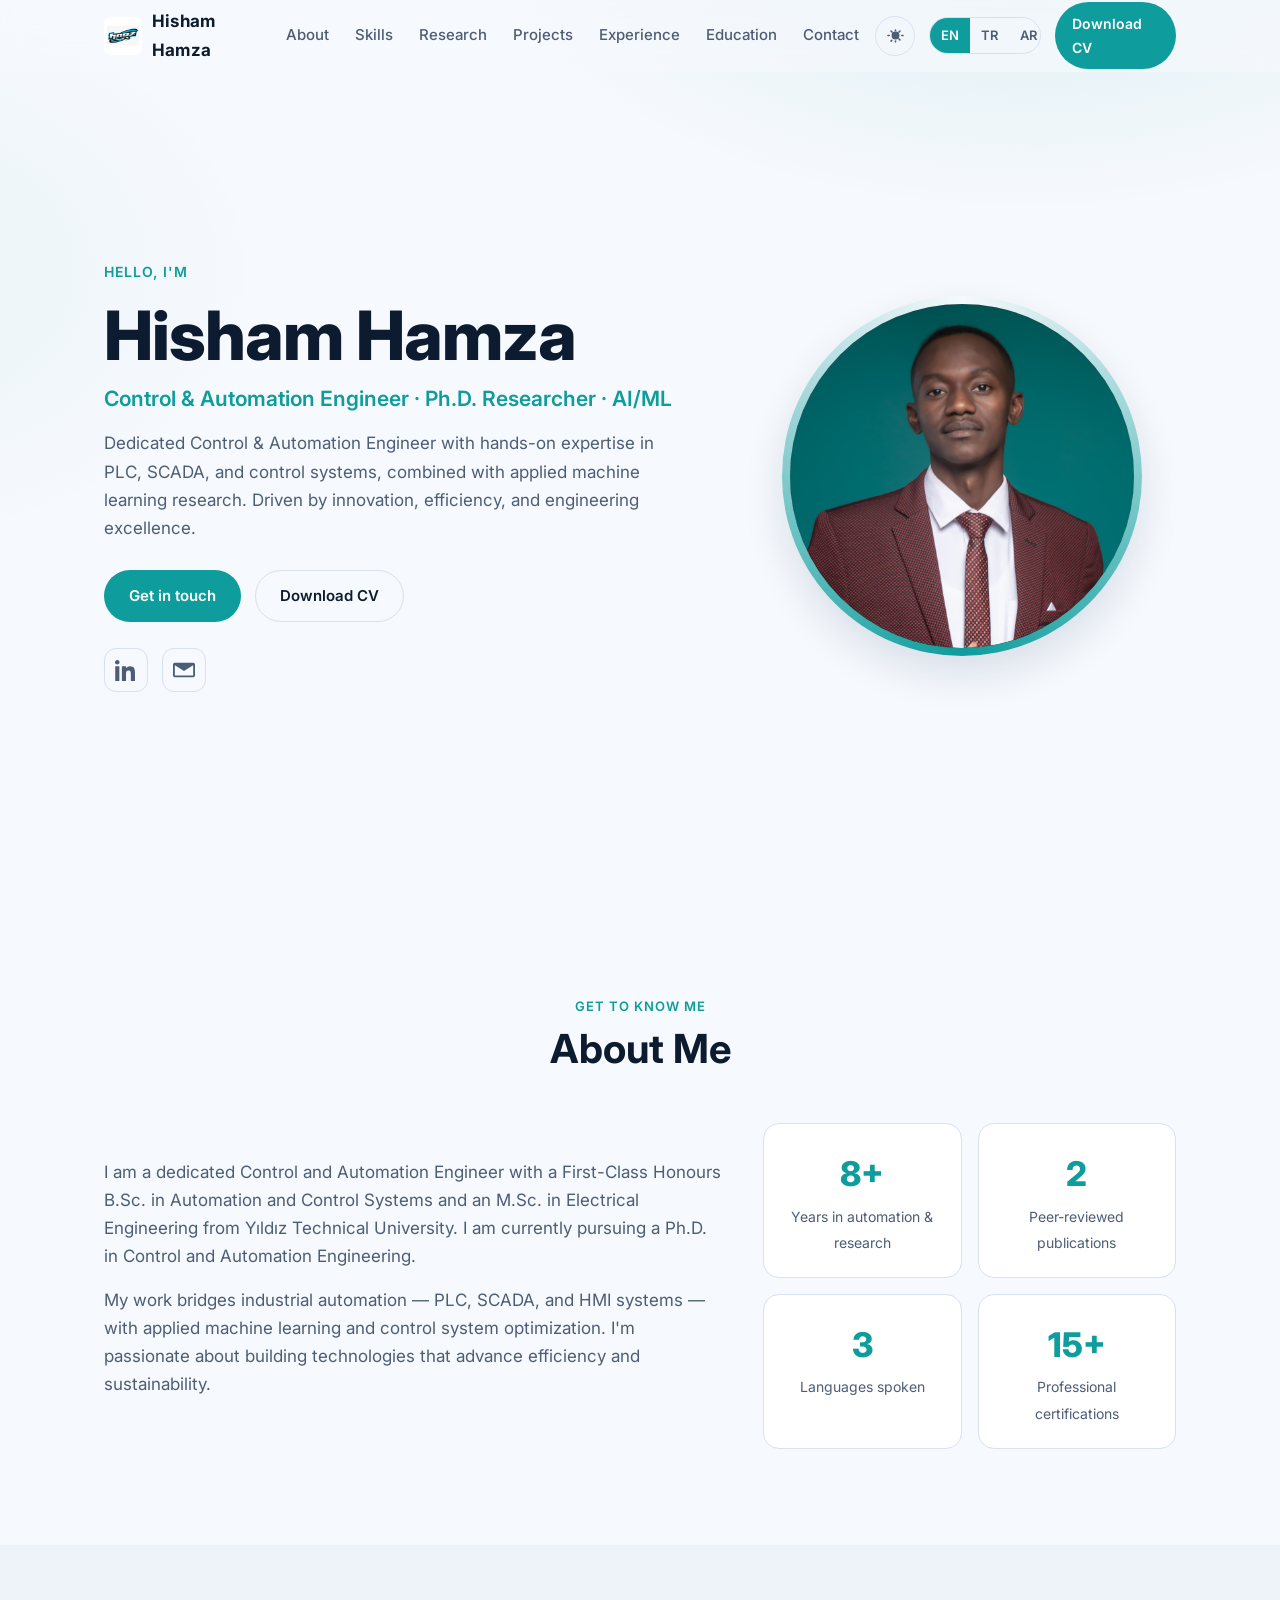
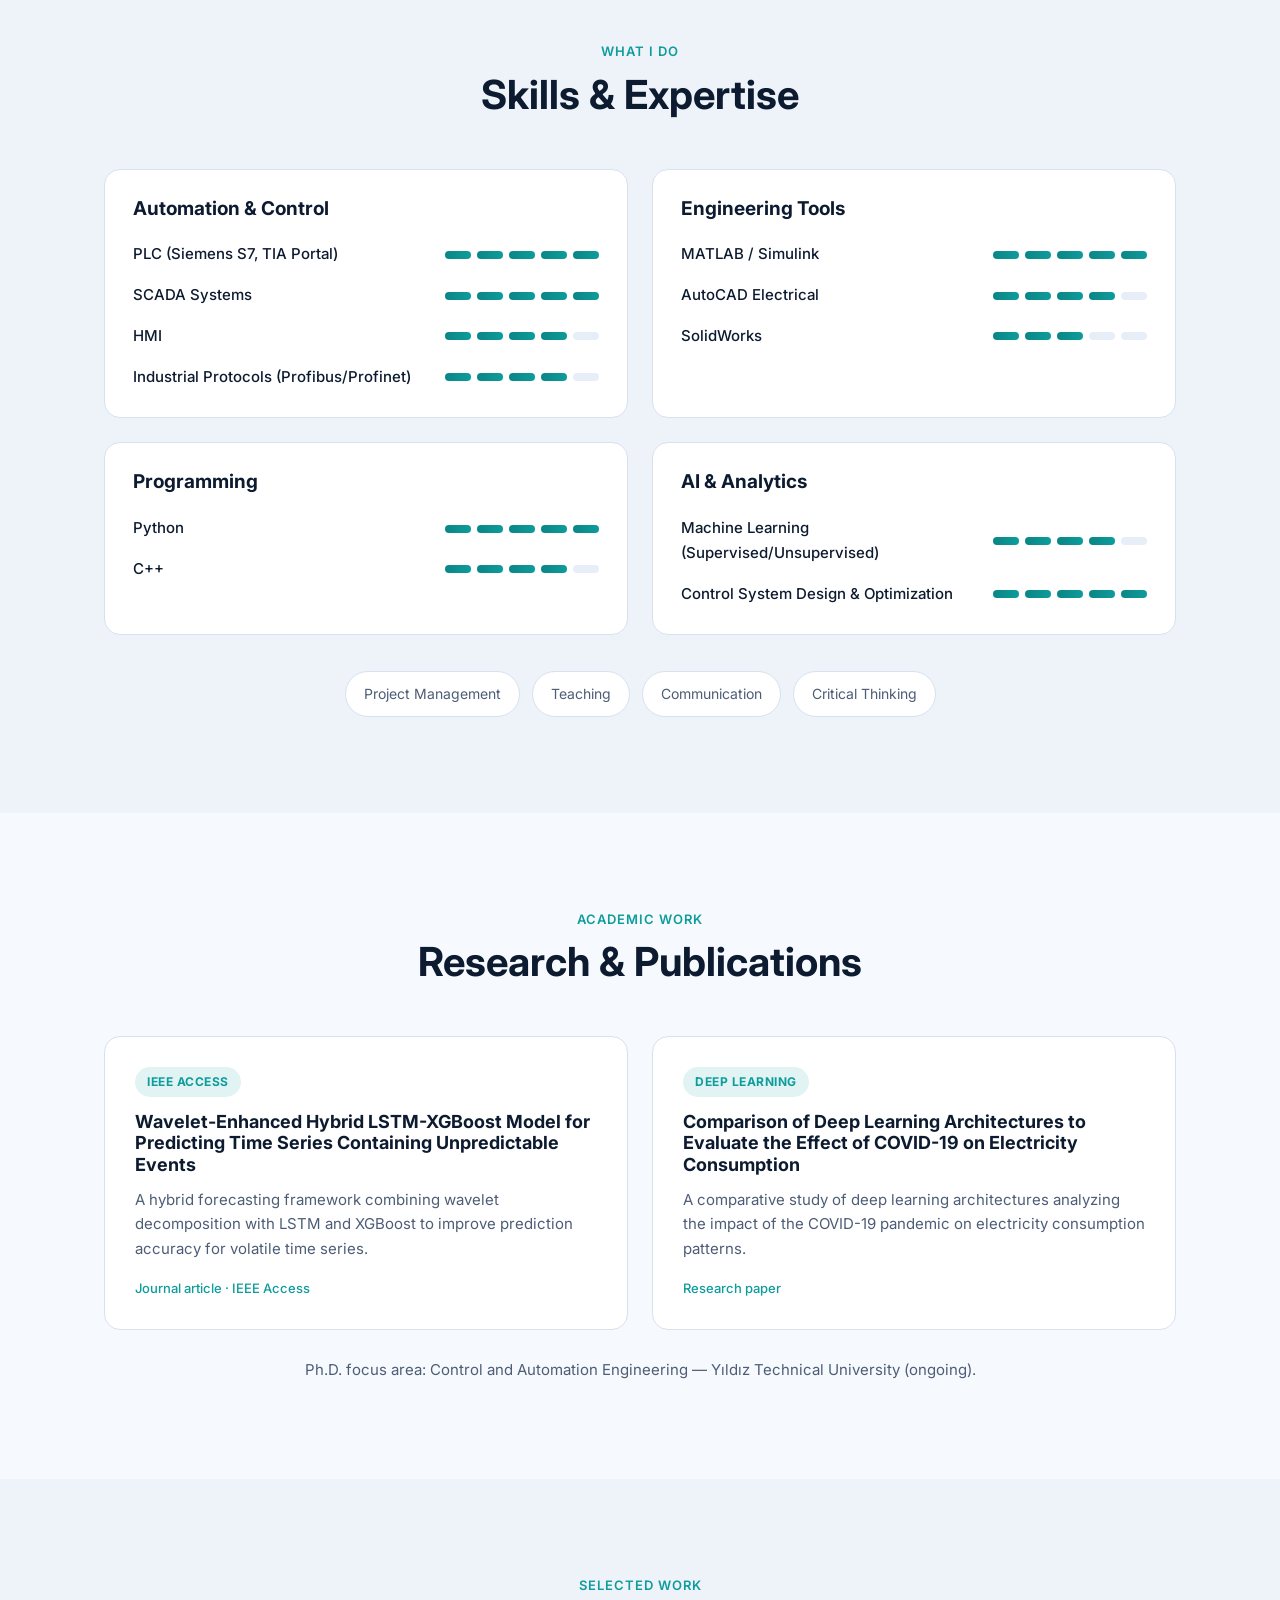
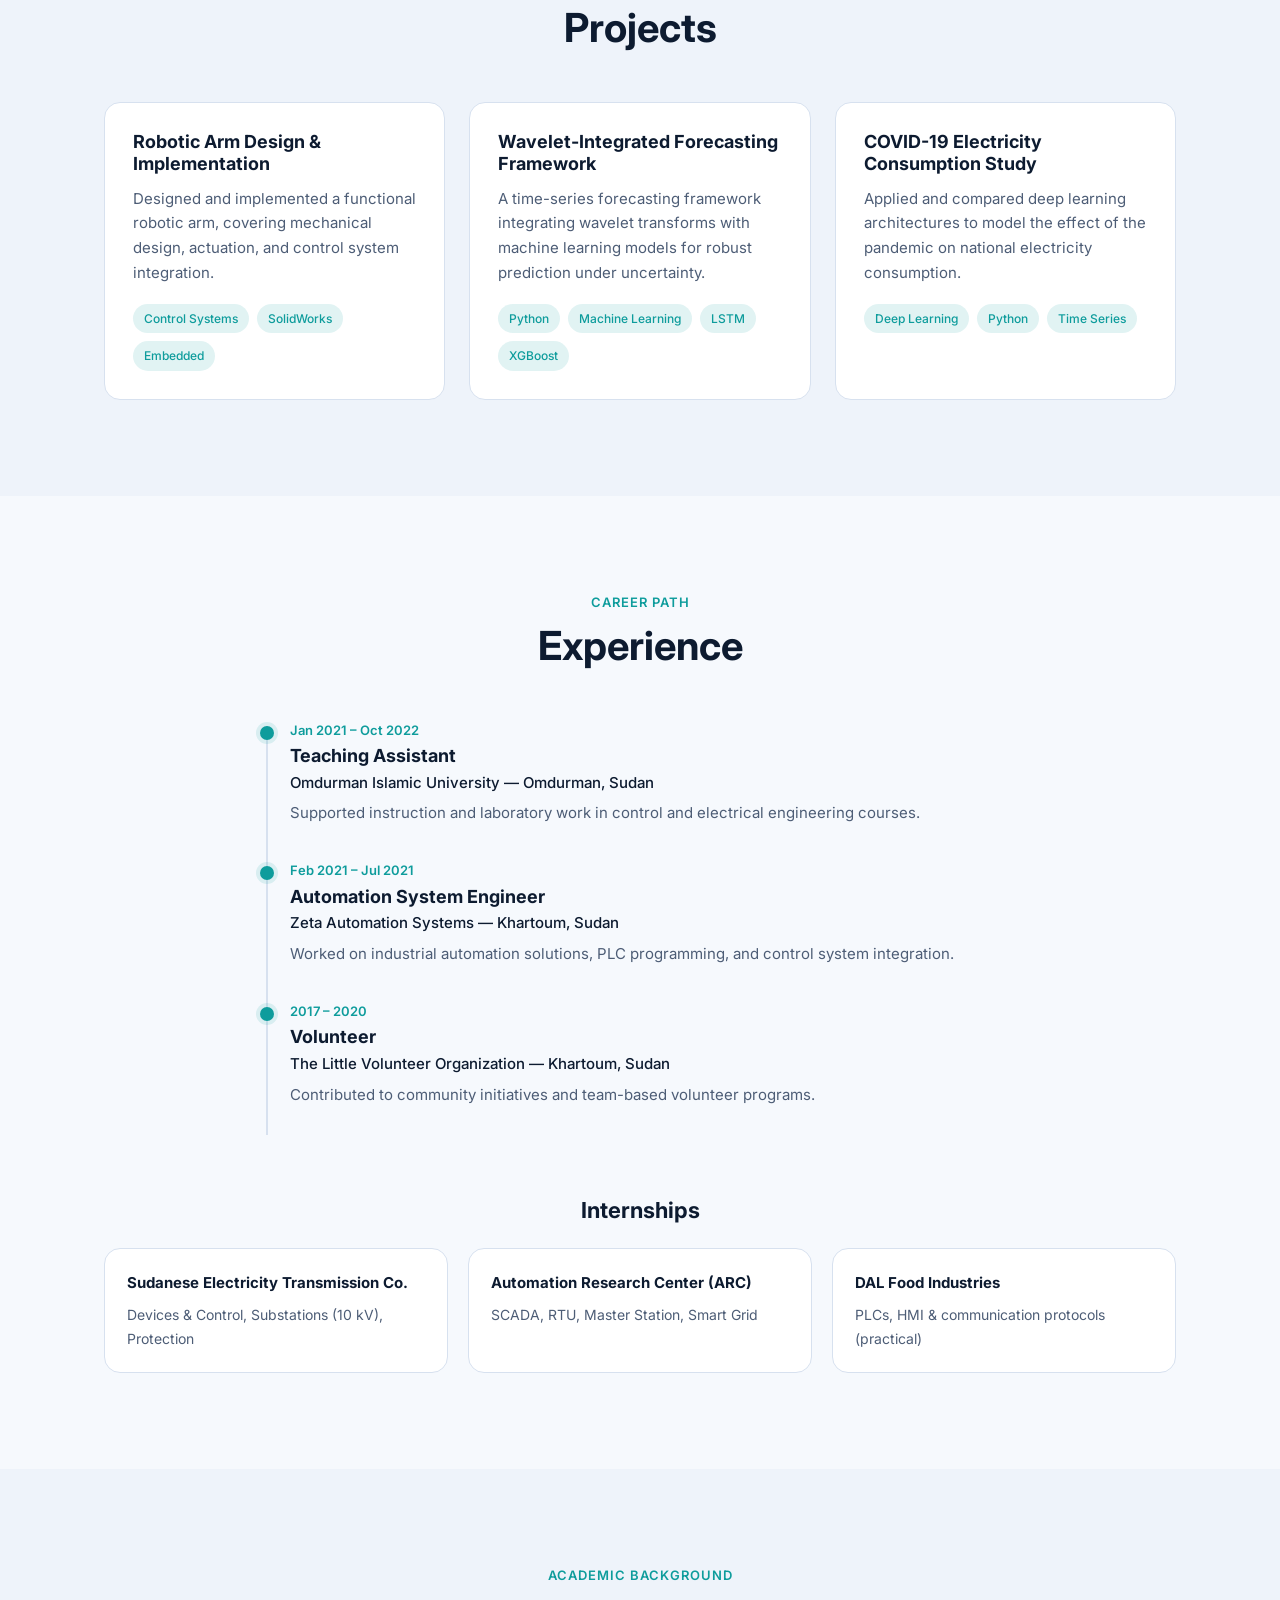
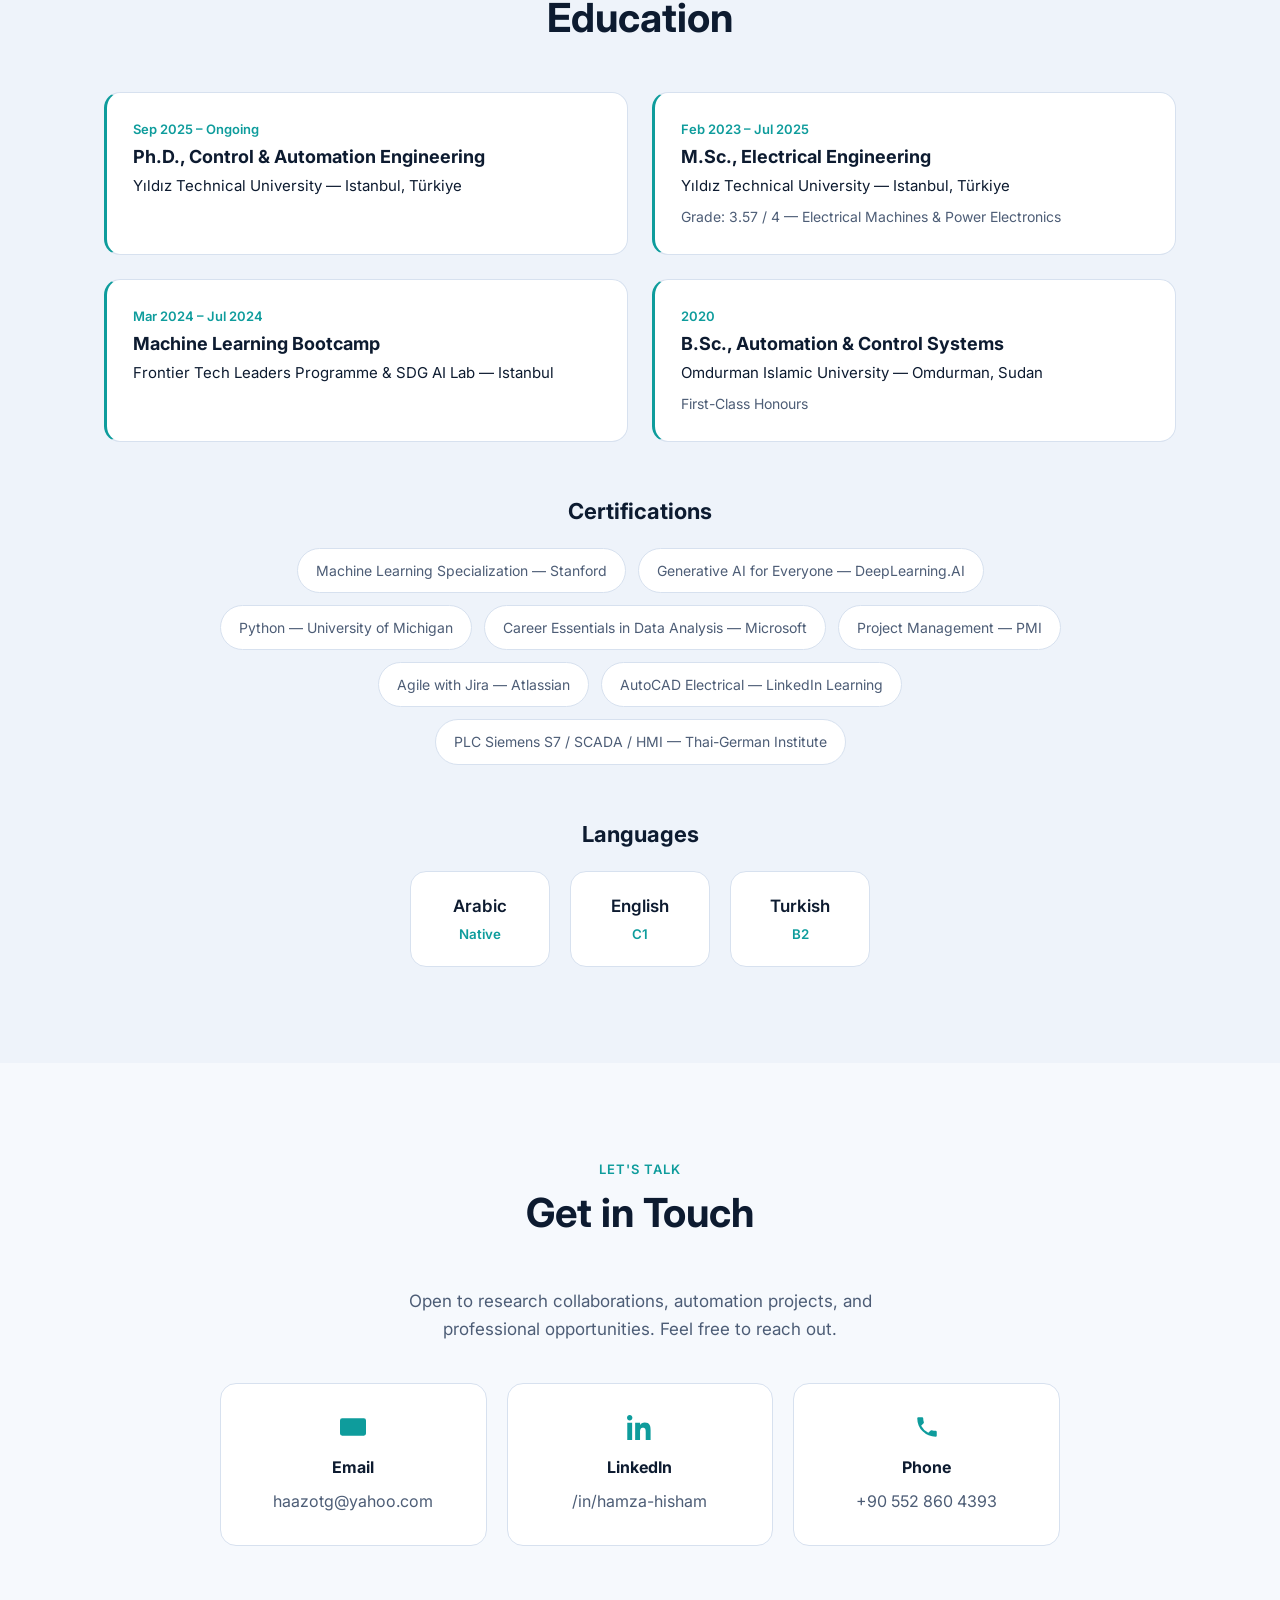
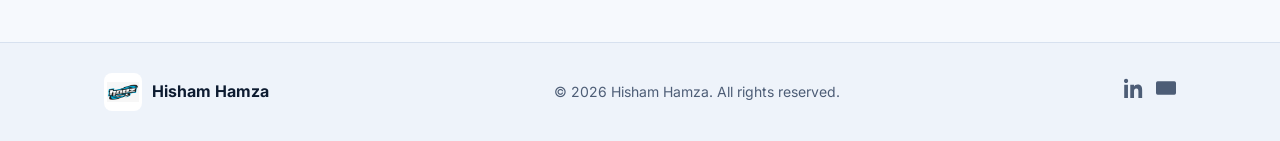
==== index.html @ 5d19b35e "first commit Co-Authored-By: Claude Opus 4.8 (1M context) <noreply@anthropic.com>" ====
<!DOCTYPE html>
<html lang="en" dir="ltr">
<head>
  <meta charset="UTF-8" />
  <meta name="viewport" content="width=device-width, initial-scale=1.0" />
  <title>Hisham Hamza — Control &amp; Automation Engineer</title>
  <meta name="description" content="Hisham Hamza — Control &amp; Automation Engineer, Ph.D. Researcher, and AI/ML practitioner. PLC, SCADA, HMI, MATLAB/Simulink, Machine Learning." />
  <meta name="author" content="Hisham Hamza" />

  <!-- Open Graph -->
  <meta property="og:title" content="Hisham Hamza — Control &amp; Automation Engineer" />
  <meta property="og:description" content="Ph.D. Researcher · Control &amp; Automation Engineer · AI/ML" />
  <meta property="og:type" content="website" />
  <meta property="og:image" content="assets/img/profile.jpeg" />

  <link rel="icon" type="image/jpeg" href="assets/img/logo.jpeg" />

  <!-- Fonts -->
  <link rel="preconnect" href="https://fonts.googleapis.com" />
  <link rel="preconnect" href="https://fonts.gstatic.com" crossorigin />
  <link href="https://fonts.googleapis.com/css2?family=Inter:wght@400;500;600;700;800&family=Cairo:wght@400;600;700;800&display=swap" rel="stylesheet" />

  <link rel="stylesheet" href="assets/css/styles.css" />

  <!-- Apply saved/system theme before paint to avoid flash -->
  <script>
    (function () {
      try {
        var saved = localStorage.getItem("theme");
        var theme = saved || (window.matchMedia("(prefers-color-scheme: light)").matches ? "light" : "dark");
        document.documentElement.setAttribute("data-theme", theme);
      } catch (e) {}
    })();
  </script>
</head>
<body>

  <!-- ===================== NAVBAR ===================== -->
  <header class="navbar" id="navbar">
    <div class="container nav-inner">
      <a href="#hero" class="brand" aria-label="Hisham Hamza — home">
        <img src="assets/img/logo.jpeg" alt="Logo" class="brand-logo" />
        <span class="brand-name">Hisham Hamza</span>
      </a>

      <nav class="nav-links" id="navLinks" aria-label="Main navigation">
        <a href="#about" data-i18n="nav.about">About</a>
        <a href="#skills" data-i18n="nav.skills">Skills</a>
        <a href="#research" data-i18n="nav.research">Research</a>
        <a href="#projects" data-i18n="nav.projects">Projects</a>
        <a href="#experience" data-i18n="nav.experience">Experience</a>
        <a href="#education" data-i18n="nav.education">Education</a>
        <a href="#contact" data-i18n="nav.contact">Contact</a>
      </nav>

      <div class="nav-actions">
        <button type="button" class="theme-toggle" id="themeToggle" aria-label="Toggle dark / light theme" title="Toggle theme" data-i18n-attr="aria-label:nav.theme,title:nav.theme">
          <svg class="icon-moon" viewBox="0 0 24 24" fill="currentColor" aria-hidden="true"><path d="M12.74 2.06a.75.75 0 01.27.82A7.5 7.5 0 0021.12 11a.75.75 0 01.55 1.2A9 9 0 1111.8 1.5a.75.75 0 01.94.56z"/></svg>
          <svg class="icon-sun" viewBox="0 0 24 24" fill="currentColor" aria-hidden="true"><path d="M12 17a5 5 0 100-10 5 5 0 000 10zm0-13a1 1 0 011 1v1.5a1 1 0 11-2 0V5a1 1 0 011-1zm0 14a1 1 0 011 1V20a1 1 0 11-2 0v-1a1 1 0 011-1zM4 11a1 1 0 110 2H2.5a1 1 0 110-2H4zm17.5 0a1 1 0 110 2H20a1 1 0 110-2h1.5zM5.64 5.64a1 1 0 011.42 0l1.06 1.06A1 1 0 116.7 8.12L5.64 7.06a1 1 0 010-1.42zm10.18 10.18a1 1 0 011.42 0l1.06 1.06a1 1 0 01-1.42 1.42l-1.06-1.06a1 1 0 010-1.42zM18.36 5.64a1 1 0 010 1.42L17.3 8.12a1 1 0 11-1.42-1.42l1.06-1.06a1 1 0 011.42 0zM8.12 17.3a1 1 0 010 1.42L7.06 19.78a1 1 0 01-1.42-1.42l1.06-1.06a1 1 0 011.42 0z"/></svg>
        </button>
        <div class="lang-switch" role="group" aria-label="Language switcher">
          <button type="button" data-lang="en" class="lang-btn">EN</button>
          <button type="button" data-lang="tr" class="lang-btn">TR</button>
          <button type="button" data-lang="ar" class="lang-btn">AR</button>
        </div>
        <a class="btn btn-sm btn-primary cv-btn" href="assets/img/Hisham-Hamza-CV.pdf" download data-i18n="nav.cv">Download CV</a>
        <button class="nav-toggle" id="navToggle" aria-label="Toggle menu" aria-expanded="false">
          <span></span><span></span><span></span>
        </button>
      </div>
    </div>
  </header>

  <main>
    <!-- ===================== HERO ===================== -->
    <section class="hero" id="hero">
      <div class="container hero-inner">
        <div class="hero-text reveal">
          <p class="eyebrow" data-i18n="hero.greeting">Hello, I'm</p>
          <h1 class="hero-name">Hisham Hamza</h1>
          <h2 class="hero-role" data-i18n="hero.role">Control &amp; Automation Engineer · Ph.D. Researcher · AI/ML</h2>
          <p class="hero-desc" data-i18n="hero.desc">
            Dedicated Control &amp; Automation Engineer with hands-on expertise in PLC, SCADA, and
            control systems, combined with applied machine learning research. Driven by innovation,
            efficiency, and engineering excellence.
          </p>
          <div class="hero-cta">
            <a href="#contact" class="btn btn-primary" data-i18n="hero.contactBtn">Get in touch</a>
            <a href="assets/img/Hisham-Hamza-CV.pdf" download class="btn btn-ghost" data-i18n="hero.cvBtn">Download CV</a>
          </div>
          <div class="hero-social">
            <a href="https://www.linkedin.com/in/hamza-hisham" target="_blank" rel="noopener" aria-label="LinkedIn">
              <svg viewBox="0 0 24 24" width="22" height="22" fill="currentColor"><path d="M4.98 3.5C4.98 4.88 3.87 6 2.49 6S0 4.88 0 3.5 1.12 1 2.5 1s2.48 1.12 2.48 2.5zM.25 8h4.5V24h-4.5V8zm7.5 0h4.31v2.19h.06c.6-1.13 2.07-2.32 4.26-2.32 4.56 0 5.4 3 5.4 6.9V24h-4.5v-7.32c0-1.75-.03-4-2.44-4-2.44 0-2.81 1.9-2.81 3.87V24h-4.5V8z"/></svg>
            </a>
            <a href="mailto:haazotg@yahoo.com" aria-label="Email">
              <svg viewBox="0 0 24 24" width="22" height="22" fill="currentColor"><path d="M2 4h20a2 2 0 012 2v12a2 2 0 01-2 2H2a2 2 0 01-2-2V6a2 2 0 012-2zm10 7L2.5 5.5h19L12 11zm0 2.2L2 6.8V18h20V6.8l-10 6.4z"/></svg>
            </a>
          </div>
        </div>
        <div class="hero-photo reveal">
          <div class="photo-ring">
            <img src="assets/img/profile.jpeg" alt="Hisham Hamza" />
          </div>
        </div>
      </div>
    </section>

    <!-- ===================== ABOUT ===================== -->
    <section class="section" id="about">
      <div class="container">
        <p class="section-eyebrow" data-i18n="about.eyebrow">Get to know me</p>
        <h2 class="section-title" data-i18n="about.title">About Me</h2>
        <div class="about-grid">
          <div class="about-text reveal">
            <p data-i18n="about.p1">
              I am a dedicated Control and Automation Engineer with a First-Class Honours B.Sc. in
              Automation and Control Systems and an M.Sc. in Electrical Engineering from Yıldız
              Technical University. I am currently pursuing a Ph.D. in Control and Automation
              Engineering.
            </p>
            <p data-i18n="about.p2">
              My work bridges industrial automation — PLC, SCADA, and HMI systems — with applied
              machine learning and control system optimization. I'm passionate about building
              technologies that advance efficiency and sustainability.
            </p>
          </div>
          <ul class="about-facts reveal">
            <li><span class="fact-num">8+</span><span class="fact-label" data-i18n="about.fact1">Years in automation &amp; research</span></li>
            <li><span class="fact-num">2</span><span class="fact-label" data-i18n="about.fact2">Peer-reviewed publications</span></li>
            <li><span class="fact-num">3</span><span class="fact-label" data-i18n="about.fact3">Languages spoken</span></li>
            <li><span class="fact-num">15+</span><span class="fact-label" data-i18n="about.fact4">Professional certifications</span></li>
          </ul>
        </div>
      </div>
    </section>

    <!-- ===================== SKILLS ===================== -->
    <section class="section section-alt" id="skills">
      <div class="container">
        <p class="section-eyebrow" data-i18n="skills.eyebrow">What I do</p>
        <h2 class="section-title" data-i18n="skills.title">Skills &amp; Expertise</h2>
        <div class="skills-grid">

          <div class="skill-card reveal">
            <h3 data-i18n="skills.cat1">Automation &amp; Control</h3>
            <div class="skill"><span class="skill-name">PLC (Siemens S7, TIA Portal)</span><span class="segs" data-level="5"><i></i><i></i><i></i><i></i><i></i></span></div>
            <div class="skill"><span class="skill-name">SCADA Systems</span><span class="segs" data-level="5"><i></i><i></i><i></i><i></i><i></i></span></div>
            <div class="skill"><span class="skill-name">HMI</span><span class="segs" data-level="4"><i></i><i></i><i></i><i></i><i></i></span></div>
            <div class="skill"><span class="skill-name" data-i18n="skills.protocols">Industrial Protocols (Profibus/Profinet)</span><span class="segs" data-level="4"><i></i><i></i><i></i><i></i><i></i></span></div>
          </div>

          <div class="skill-card reveal">
            <h3 data-i18n="skills.cat2">Engineering Tools</h3>
            <div class="skill"><span class="skill-name">MATLAB / Simulink</span><span class="segs" data-level="5"><i></i><i></i><i></i><i></i><i></i></span></div>
            <div class="skill"><span class="skill-name">AutoCAD Electrical</span><span class="segs" data-level="4"><i></i><i></i><i></i><i></i><i></i></span></div>
            <div class="skill"><span class="skill-name">SolidWorks</span><span class="segs" data-level="3"><i></i><i></i><i></i><i></i><i></i></span></div>
          </div>

          <div class="skill-card reveal">
            <h3 data-i18n="skills.cat3">Programming</h3>
            <div class="skill"><span class="skill-name">Python</span><span class="segs" data-level="5"><i></i><i></i><i></i><i></i><i></i></span></div>
            <div class="skill"><span class="skill-name">C++</span><span class="segs" data-level="4"><i></i><i></i><i></i><i></i><i></i></span></div>
          </div>

          <div class="skill-card reveal">
            <h3 data-i18n="skills.cat4">AI &amp; Analytics</h3>
            <div class="skill"><span class="skill-name" data-i18n="skills.ml">Machine Learning (Supervised/Unsupervised)</span><span class="segs" data-level="4"><i></i><i></i><i></i><i></i><i></i></span></div>
            <div class="skill"><span class="skill-name" data-i18n="skills.opt">Control System Design &amp; Optimization</span><span class="segs" data-level="5"><i></i><i></i><i></i><i></i><i></i></span></div>
          </div>

        </div>

        <div class="soft-skills reveal">
          <span data-i18n="skills.soft.pm">Project Management</span>
          <span data-i18n="skills.soft.teach">Teaching</span>
          <span data-i18n="skills.soft.comm">Communication</span>
          <span data-i18n="skills.soft.crit">Critical Thinking</span>
        </div>
      </div>
    </section>

    <!-- ===================== RESEARCH & PUBLICATIONS ===================== -->
    <section class="section" id="research">
      <div class="container">
        <p class="section-eyebrow" data-i18n="research.eyebrow">Academic work</p>
        <h2 class="section-title" data-i18n="research.title">Research &amp; Publications</h2>
        <div class="pub-list">
          <article class="pub-card reveal">
            <div class="pub-tag">IEEE Access</div>
            <h3 data-i18n="research.pub1.title">Wavelet-Enhanced Hybrid LSTM-XGBoost Model for Predicting Time Series Containing Unpredictable Events</h3>
            <p data-i18n="research.pub1.desc">A hybrid forecasting framework combining wavelet decomposition with LSTM and XGBoost to improve prediction accuracy for volatile time series.</p>
            <div class="pub-meta"><span data-i18n="research.journal">Journal article</span> · IEEE Access</div>
          </article>
          <article class="pub-card reveal">
            <div class="pub-tag" data-i18n="research.tagConf">Deep Learning</div>
            <h3 data-i18n="research.pub2.title">Comparison of Deep Learning Architectures to Evaluate the Effect of COVID-19 on Electricity Consumption</h3>
            <p data-i18n="research.pub2.desc">A comparative study of deep learning architectures analyzing the impact of the COVID-19 pandemic on electricity consumption patterns.</p>
            <div class="pub-meta"><span data-i18n="research.paper">Research paper</span></div>
          </article>
        </div>
        <p class="muted-note" data-i18n="research.phd">Ph.D. focus area: Control and Automation Engineering — Yıldız Technical University (ongoing).</p>
      </div>
    </section>

    <!-- ===================== PROJECTS ===================== -->
    <section class="section section-alt" id="projects">
      <div class="container">
        <p class="section-eyebrow" data-i18n="projects.eyebrow">Selected work</p>
        <h2 class="section-title" data-i18n="projects.title">Projects</h2>
        <div class="proj-grid">
          <article class="proj-card reveal">
            <h3 data-i18n="projects.p1.title">Robotic Arm Design &amp; Implementation</h3>
            <p data-i18n="projects.p1.desc">Designed and implemented a functional robotic arm, covering mechanical design, actuation, and control system integration.</p>
            <div class="tags"><span>Control Systems</span><span>SolidWorks</span><span>Embedded</span></div>
          </article>
          <article class="proj-card reveal">
            <h3 data-i18n="projects.p2.title">Wavelet-Integrated Forecasting Framework</h3>
            <p data-i18n="projects.p2.desc">A time-series forecasting framework integrating wavelet transforms with machine learning models for robust prediction under uncertainty.</p>
            <div class="tags"><span>Python</span><span>Machine Learning</span><span>LSTM</span><span>XGBoost</span></div>
          </article>
          <article class="proj-card reveal">
            <h3 data-i18n="projects.p3.title">COVID-19 Electricity Consumption Study</h3>
            <p data-i18n="projects.p3.desc">Applied and compared deep learning architectures to model the effect of the pandemic on national electricity consumption.</p>
            <div class="tags"><span>Deep Learning</span><span>Python</span><span>Time Series</span></div>
          </article>
        </div>
      </div>
    </section>

    <!-- ===================== EXPERIENCE ===================== -->
    <section class="section" id="experience">
      <div class="container">
        <p class="section-eyebrow" data-i18n="exp.eyebrow">Career path</p>
        <h2 class="section-title" data-i18n="exp.title">Experience</h2>
        <div class="timeline">
          <div class="tl-item reveal">
            <div class="tl-dot"></div>
            <div class="tl-content">
              <div class="tl-date">Jan 2021 – Oct 2022</div>
              <h3 data-i18n="exp.e1.role">Teaching Assistant</h3>
              <div class="tl-org">Omdurman Islamic University — Omdurman, Sudan</div>
              <p data-i18n="exp.e1.desc">Supported instruction and laboratory work in control and electrical engineering courses.</p>
            </div>
          </div>
          <div class="tl-item reveal">
            <div class="tl-dot"></div>
            <div class="tl-content">
              <div class="tl-date">Feb 2021 – Jul 2021</div>
              <h3 data-i18n="exp.e2.role">Automation System Engineer</h3>
              <div class="tl-org">Zeta Automation Systems — Khartoum, Sudan</div>
              <p data-i18n="exp.e2.desc">Worked on industrial automation solutions, PLC programming, and control system integration.</p>
            </div>
          </div>
          <div class="tl-item reveal">
            <div class="tl-dot"></div>
            <div class="tl-content">
              <div class="tl-date">2017 – 2020</div>
              <h3 data-i18n="exp.e3.role">Volunteer</h3>
              <div class="tl-org">The Little Volunteer Organization — Khartoum, Sudan</div>
              <p data-i18n="exp.e3.desc">Contributed to community initiatives and team-based volunteer programs.</p>
            </div>
          </div>
        </div>

        <h3 class="sub-title" data-i18n="exp.internships">Internships</h3>
        <div class="intern-grid">
          <div class="intern-card reveal"><strong>Sudanese Electricity Transmission Co.</strong><span data-i18n="exp.i1">Devices &amp; Control, Substations (10 kV), Protection</span></div>
          <div class="intern-card reveal"><strong>Automation Research Center (ARC)</strong><span data-i18n="exp.i2">SCADA, RTU, Master Station, Smart Grid</span></div>
          <div class="intern-card reveal"><strong>DAL Food Industries</strong><span data-i18n="exp.i3">PLCs, HMI &amp; communication protocols (practical)</span></div>
        </div>
      </div>
    </section>

    <!-- ===================== EDUCATION ===================== -->
    <section class="section section-alt" id="education">
      <div class="container">
        <p class="section-eyebrow" data-i18n="edu.eyebrow">Academic background</p>
        <h2 class="section-title" data-i18n="edu.title">Education</h2>
        <div class="edu-grid">
          <div class="edu-card reveal">
            <div class="edu-date">Sep 2025 – Ongoing</div>
            <h3 data-i18n="edu.d1.deg">Ph.D., Control &amp; Automation Engineering</h3>
            <div class="edu-org">Yıldız Technical University — Istanbul, Türkiye</div>
          </div>
          <div class="edu-card reveal">
            <div class="edu-date">Feb 2023 – Jul 2025</div>
            <h3 data-i18n="edu.d2.deg">M.Sc., Electrical Engineering</h3>
            <div class="edu-org">Yıldız Technical University — Istanbul, Türkiye</div>
            <div class="edu-grade" data-i18n="edu.d2.grade">Grade: 3.57 / 4 — Electrical Machines &amp; Power Electronics</div>
          </div>
          <div class="edu-card reveal">
            <div class="edu-date">Mar 2024 – Jul 2024</div>
            <h3 data-i18n="edu.d3.deg">Machine Learning Bootcamp</h3>
            <div class="edu-org">Frontier Tech Leaders Programme &amp; SDG AI Lab — Istanbul</div>
          </div>
          <div class="edu-card reveal">
            <div class="edu-date">2020</div>
            <h3 data-i18n="edu.d4.deg">B.Sc., Automation &amp; Control Systems</h3>
            <div class="edu-org">Omdurman Islamic University — Omdurman, Sudan</div>
            <div class="edu-grade" data-i18n="edu.d4.grade">First-Class Honours</div>
          </div>
        </div>

        <h3 class="sub-title" data-i18n="edu.certs">Certifications</h3>
        <div class="cert-cloud reveal">
          <span>Machine Learning Specialization — Stanford</span>
          <span>Generative AI for Everyone — DeepLearning.AI</span>
          <span>Python — University of Michigan</span>
          <span>Career Essentials in Data Analysis — Microsoft</span>
          <span>Project Management — PMI</span>
          <span>Agile with Jira — Atlassian</span>
          <span>AutoCAD Electrical — LinkedIn Learning</span>
          <span>PLC Siemens S7 / SCADA / HMI — Thai-German Institute</span>
        </div>

        <h3 class="sub-title" data-i18n="edu.langs">Languages</h3>
        <div class="lang-grid reveal">
          <div class="lang-item"><span data-i18n="edu.lang.ar">Arabic</span><small data-i18n="edu.lang.native">Native</small></div>
          <div class="lang-item"><span data-i18n="edu.lang.en">English</span><small>C1</small></div>
          <div class="lang-item"><span data-i18n="edu.lang.tr">Turkish</span><small>B2</small></div>
        </div>
      </div>
    </section>

    <!-- ===================== CONTACT ===================== -->
    <section class="section" id="contact">
      <div class="container contact-inner">
        <p class="section-eyebrow" data-i18n="contact.eyebrow">Let's talk</p>
        <h2 class="section-title" data-i18n="contact.title">Get in Touch</h2>
        <p class="contact-lead" data-i18n="contact.lead">
          Open to research collaborations, automation projects, and professional opportunities.
          Feel free to reach out.
        </p>
        <div class="contact-cards">
          <a class="contact-card reveal" href="mailto:haazotg@yahoo.com">
            <svg viewBox="0 0 24 24" width="26" height="26" fill="currentColor"><path d="M2 4h20a2 2 0 012 2v12a2 2 0 01-2 2H2a2 2 0 01-2-2V6a2 2 0 012-2zm10 7L2.5 5.5h19L12 11z"/></svg>
            <strong data-i18n="contact.email">Email</strong>
            <span>haazotg@yahoo.com</span>
          </a>
          <a class="contact-card reveal" href="https://www.linkedin.com/in/hamza-hisham" target="_blank" rel="noopener">
            <svg viewBox="0 0 24 24" width="26" height="26" fill="currentColor"><path d="M4.98 3.5C4.98 4.88 3.87 6 2.49 6S0 4.88 0 3.5 1.12 1 2.5 1s2.48 1.12 2.48 2.5zM.25 8h4.5V24h-4.5V8zm7.5 0h4.31v2.19h.06c.6-1.13 2.07-2.32 4.26-2.32 4.56 0 5.4 3 5.4 6.9V24h-4.5v-7.32c0-1.75-.03-4-2.44-4-2.44 0-2.81 1.9-2.81 3.87V24h-4.5V8z"/></svg>
            <strong>LinkedIn</strong>
            <span>/in/hamza-hisham</span>
          </a>
          <a class="contact-card reveal" href="tel:+905528604393">
            <svg viewBox="0 0 24 24" width="26" height="26" fill="currentColor"><path d="M6.6 10.8a15.9 15.9 0 006.6 6.6l2.2-2.2a1 1 0 011-.24 11.4 11.4 0 003.6.6 1 1 0 011 1V20a1 1 0 01-1 1A17 17 0 013 4a1 1 0 011-1h3.5a1 1 0 011 1 11.4 11.4 0 00.6 3.6 1 1 0 01-.24 1l-2.26 2.2z"/></svg>
            <strong data-i18n="contact.phone">Phone</strong>
            <span>+90 552 860 4393</span>
          </a>
        </div>
      </div>
    </section>
  </main>

  <!-- ===================== FOOTER ===================== -->
  <footer class="footer">
    <div class="container footer-inner">
      <div class="footer-brand">
        <img src="assets/img/logo.jpeg" alt="Logo" class="brand-logo" />
        <span>Hisham Hamza</span>
      </div>
      <p class="footer-copy">© <span id="year"></span> Hisham Hamza. <span data-i18n="footer.rights">All rights reserved.</span></p>
      <div class="footer-social">
        <a href="https://www.linkedin.com/in/hamza-hisham" target="_blank" rel="noopener" aria-label="LinkedIn">
          <svg viewBox="0 0 24 24" width="20" height="20" fill="currentColor"><path d="M4.98 3.5C4.98 4.88 3.87 6 2.49 6S0 4.88 0 3.5 1.12 1 2.5 1s2.48 1.12 2.48 2.5zM.25 8h4.5V24h-4.5V8zm7.5 0h4.31v2.19h.06c.6-1.13 2.07-2.32 4.26-2.32 4.56 0 5.4 3 5.4 6.9V24h-4.5v-7.32c0-1.75-.03-4-2.44-4-2.44 0-2.81 1.9-2.81 3.87V24h-4.5V8z"/></svg>
        </a>
        <a href="mailto:haazotg@yahoo.com" aria-label="Email">
          <svg viewBox="0 0 24 24" width="20" height="20" fill="currentColor"><path d="M2 4h20a2 2 0 012 2v12a2 2 0 01-2 2H2a2 2 0 01-2-2V6a2 2 0 012-2zm10 7L2.5 5.5h19L12 11z"/></svg>
        </a>
      </div>
    </div>
  </footer>

  <script src="assets/js/i18n.js"></script>
  <script src="assets/js/main.js"></script>
</body>
</html>
---- assets/css/styles.css ----
/* ===================== TOKENS ===================== */
:root {
  --bg: #0a1424;
  --bg-alt: #0e1b30;
  --card: #13233d;
  --card-2: #16294a;
  --border: #1f3a5f;
  --text: #e8eef7;
  --muted: #93a6c2;
  --accent: #18c2c2;
  --accent-2: #0fa3a3;
  --accent-soft: rgba(24, 194, 194, 0.12);
  --on-accent: #04181a;
  --nav-bg: rgba(10, 20, 36, 0.7);
  --nav-bg-scrolled: rgba(10, 20, 36, 0.92);
  --hero-glow: rgba(24, 194, 194, 0.14);
  --hero-glow-2: rgba(24, 194, 194, 0.07);
  --shadow: 0 18px 40px rgba(0, 0, 0, 0.35);
  --radius: 16px;
  --radius-sm: 10px;
  --maxw: 1120px;
  --nav-h: 72px;
  --font: "Inter", system-ui, -apple-system, Segoe UI, Roboto, sans-serif;
}

/* ===================== LIGHT THEME ===================== */
html[data-theme="light"] {
  --bg: #f6f9fd;
  --bg-alt: #eef3fa;
  --card: #ffffff;
  --card-2: #e7eef8;
  --border: #d7e1ef;
  --text: #0d1b30;
  --muted: #4d5d76;
  --accent: #0e9c9c;
  --accent-2: #0b8585;
  --accent-soft: rgba(14, 156, 156, 0.12);
  --on-accent: #ffffff;
  --nav-bg: rgba(246, 249, 253, 0.72);
  --nav-bg-scrolled: rgba(246, 249, 253, 0.94);
  --hero-glow: rgba(14, 156, 156, 0.12);
  --hero-glow-2: rgba(14, 156, 156, 0.06);
  --shadow: 0 18px 40px rgba(20, 45, 90, 0.12);
}

html[dir="rtl"] {
  --font: "Cairo", "Inter", system-ui, sans-serif;
}

/* smooth crossfade when switching themes */
body, .navbar, .skill-card, .pub-card, .proj-card, .intern-card,
.edu-card, .contact-card, .about-facts li, .soft-skills span,
.cert-cloud span, .lang-item, .btn, .footer {
  transition: background-color .35s ease, border-color .35s ease, color .35s ease, box-shadow .35s ease;
}

/* ===================== BASE ===================== */
* { box-sizing: border-box; margin: 0; padding: 0; }

html { scroll-behavior: smooth; scroll-padding-top: var(--nav-h); }

body {
  font-family: var(--font);
  background: var(--bg);
  color: var(--text);
  line-height: 1.65;
  -webkit-font-smoothing: antialiased;
  overflow-x: hidden;
}

a { color: inherit; text-decoration: none; }
img { max-width: 100%; display: block; }
h1, h2, h3 { line-height: 1.2; font-weight: 700; }

.container { width: 100%; max-width: var(--maxw); margin-inline: auto; padding-inline: 24px; }

/* ===================== BUTTONS ===================== */
.btn {
  display: inline-flex; align-items: center; justify-content: center;
  gap: 8px; font-weight: 600; font-size: 15px;
  padding: 13px 24px; border-radius: 999px; border: 1px solid transparent;
  cursor: pointer; transition: transform .2s ease, background .2s ease, box-shadow .2s ease;
}
.btn-sm { padding: 9px 16px; font-size: 14px; }
.btn-primary { background: var(--accent); color: var(--on-accent); }
.btn-primary:hover { background: var(--accent-2); transform: translateY(-2px); box-shadow: 0 10px 24px var(--accent-soft); }
.btn-ghost { border-color: var(--border); color: var(--text); }
.btn-ghost:hover { border-color: var(--accent); color: var(--accent); transform: translateY(-2px); }

/* ===================== NAVBAR ===================== */
.navbar {
  position: fixed; inset-block-start: 0; inset-inline: 0; z-index: 100;
  height: var(--nav-h);
  background: var(--nav-bg);
  backdrop-filter: blur(12px);
  border-block-end: 1px solid transparent;
  transition: background .3s ease, border-color .3s ease;
}
.navbar.scrolled { background: var(--nav-bg-scrolled); border-block-end-color: var(--border); }
.nav-inner { height: 100%; display: flex; align-items: center; justify-content: space-between; gap: 16px; }

.brand { display: flex; align-items: center; gap: 10px; font-weight: 700; }
.brand-logo { width: 38px; height: 38px; object-fit: contain; border-radius: 8px; background: #fff; padding: 3px; }
.brand-name { font-size: 17px; letter-spacing: .2px; }

.nav-links { display: flex; align-items: center; gap: 26px; }
.nav-links a { color: var(--muted); font-size: 15px; font-weight: 500; position: relative; transition: color .2s ease; }
.nav-links a:hover, .nav-links a.active { color: var(--text); }
.nav-links a::after {
  content: ""; position: absolute; inset-block-end: -6px; inset-inline-start: 0;
  width: 0; height: 2px; background: var(--accent); transition: width .25s ease;
}
.nav-links a:hover::after, .nav-links a.active::after { width: 100%; }

.nav-actions { display: flex; align-items: center; gap: 14px; }
.lang-switch { display: flex; border: 1px solid var(--border); border-radius: 999px; overflow: hidden; }
.lang-btn {
  background: transparent; color: var(--muted); border: 0; cursor: pointer;
  font: inherit; font-size: 13px; font-weight: 600; padding: 7px 11px; transition: all .2s ease;
}
.lang-btn:hover { color: var(--text); }
.lang-btn.active { background: var(--accent); color: var(--on-accent); }

/* theme (dark/light) toggle */
.theme-toggle {
  width: 40px; height: 40px; flex-shrink: 0;
  display: grid; place-items: center;
  background: transparent; color: var(--muted);
  border: 1px solid var(--border); border-radius: 999px;
  cursor: pointer; transition: color .2s ease, border-color .2s ease, transform .2s ease, background .2s ease;
}
.theme-toggle:hover { color: var(--accent); border-color: var(--accent); transform: translateY(-2px); }
.theme-toggle svg { width: 19px; height: 19px; transition: opacity .25s ease, transform .4s ease; }
.theme-toggle .icon-sun { display: none; }
.theme-toggle .icon-moon { display: block; }
/* in light mode, show the sun (to switch back to dark) */
html[data-theme="light"] .theme-toggle .icon-sun { display: block; }
html[data-theme="light"] .theme-toggle .icon-moon { display: none; }

.nav-toggle { display: none; flex-direction: column; gap: 5px; background: none; border: 0; cursor: pointer; padding: 6px; }
.nav-toggle span { width: 24px; height: 2px; background: var(--text); border-radius: 2px; transition: .3s; }
.nav-toggle[aria-expanded="true"] span:nth-child(1) { transform: translateY(7px) rotate(45deg); }
.nav-toggle[aria-expanded="true"] span:nth-child(2) { opacity: 0; }
.nav-toggle[aria-expanded="true"] span:nth-child(3) { transform: translateY(-7px) rotate(-45deg); }

/* ===================== HERO ===================== */
.hero {
  min-height: 100vh; display: flex; align-items: center;
  padding-block: calc(var(--nav-h) + 40px) 60px;
  background:
    radial-gradient(900px 500px at 80% -10%, var(--hero-glow), transparent 60%),
    radial-gradient(700px 500px at -10% 30%, var(--hero-glow-2), transparent 55%);
}
.hero-inner { display: grid; grid-template-columns: 1.25fr .9fr; gap: 50px; align-items: center; }
.eyebrow { color: var(--accent); font-weight: 600; letter-spacing: 1px; text-transform: uppercase; font-size: 14px; margin-block-end: 12px; }
.hero-name { font-size: clamp(40px, 6vw, 68px); font-weight: 800; letter-spacing: -1px; }
.hero-role { font-size: clamp(16px, 2.2vw, 21px); color: var(--accent); font-weight: 600; margin-block: 10px 18px; }
.hero-desc { color: var(--muted); font-size: 17px; max-width: 560px; }
.hero-cta { display: flex; gap: 14px; flex-wrap: wrap; margin-block-start: 28px; }
.hero-social { display: flex; gap: 14px; margin-block-start: 26px; }
.hero-social a {
  width: 44px; height: 44px; display: grid; place-items: center;
  border: 1px solid var(--border); border-radius: 12px; color: var(--muted); transition: .2s;
}
.hero-social a:hover { color: var(--accent); border-color: var(--accent); transform: translateY(-3px); }

.hero-photo { display: flex; justify-content: center; }
.photo-ring {
  width: min(360px, 78vw); aspect-ratio: 1; border-radius: 50%; padding: 8px;
  background: conic-gradient(from 180deg, var(--accent), transparent, var(--accent));
  box-shadow: var(--shadow);
}
.photo-ring img { width: 100%; height: 100%; object-fit: cover; border-radius: 50%; }

/* ===================== SECTIONS ===================== */
.section { padding-block: 96px; }
.section-alt { background: var(--bg-alt); }
.section-eyebrow { color: var(--accent); font-weight: 600; letter-spacing: 1px; text-transform: uppercase; font-size: 13px; text-align: center; }
.section-title { text-align: center; font-size: clamp(28px, 4vw, 40px); margin-block: 8px 50px; }
.sub-title { font-size: 22px; margin-block: 56px 24px; text-align: center; }
.muted-note { color: var(--muted); text-align: center; margin-block-start: 28px; font-size: 15px; }

/* ===================== ABOUT ===================== */
.about-grid { display: grid; grid-template-columns: 1.5fr 1fr; gap: 40px; align-items: center; }
.about-text p { color: var(--muted); font-size: 17px; margin-block-end: 16px; }
.about-facts { list-style: none; display: grid; grid-template-columns: 1fr 1fr; gap: 16px; }
.about-facts li {
  background: var(--card); border: 1px solid var(--border); border-radius: var(--radius);
  padding: 22px; text-align: center;
}
.fact-num { display: block; font-size: 34px; font-weight: 800; color: var(--accent); }
.fact-label { color: var(--muted); font-size: 14px; }

/* ===================== SKILLS ===================== */
.skills-grid { display: grid; grid-template-columns: repeat(2, 1fr); gap: 24px; }
.skill-card { background: var(--card); border: 1px solid var(--border); border-radius: var(--radius); padding: 28px; }
.skill-card h3 { font-size: 19px; margin-block-end: 22px; color: var(--text); }

.skill { display: flex; align-items: center; justify-content: space-between; gap: 16px; margin-block-end: 16px; }
.skill:last-child { margin-block-end: 0; }
.skill-name { color: var(--text); font-weight: 500; font-size: 15px; }
.segs { display: inline-flex; gap: 6px; flex-shrink: 0; }
.segs i {
  width: 26px; height: 8px; border-radius: 4px; background: var(--card-2);
  transform: scaleX(.6); transform-origin: inline-start;
  transition: transform .5s ease, background .5s ease;
}
.segs i.on { background: linear-gradient(90deg, var(--accent-2), var(--accent)); }
.skill.in-view .segs i { transform: scaleX(1); }
/* staggered fill */
.skill.in-view .segs i:nth-child(1) { transition-delay: .05s; }
.skill.in-view .segs i:nth-child(2) { transition-delay: .12s; }
.skill.in-view .segs i:nth-child(3) { transition-delay: .19s; }
.skill.in-view .segs i:nth-child(4) { transition-delay: .26s; }
.skill.in-view .segs i:nth-child(5) { transition-delay: .33s; }

/* soft skills tag row */
.soft-skills { display: flex; flex-wrap: wrap; gap: 12px; justify-content: center; margin-block-start: 36px; }
.soft-skills span {
  background: var(--card); border: 1px solid var(--border); border-radius: 999px;
  padding: 10px 18px; font-size: 14px; color: var(--muted); transition: .2s;
}
.soft-skills span:hover { border-color: var(--accent); color: var(--text); }

@media (max-width: 380px) { .segs i { width: 18px; } }

/* ===================== RESEARCH ===================== */
.pub-list { display: grid; grid-template-columns: 1fr 1fr; gap: 24px; }
.pub-card {
  background: var(--card); border: 1px solid var(--border); border-radius: var(--radius);
  padding: 30px; transition: transform .25s ease, border-color .25s ease;
}
.pub-card:hover { transform: translateY(-4px); border-color: var(--accent); }
.pub-tag {
  display: inline-block; background: var(--accent-soft); color: var(--accent);
  font-size: 12px; font-weight: 700; padding: 5px 12px; border-radius: 999px; margin-block-end: 14px;
  text-transform: uppercase; letter-spacing: .5px;
}
.pub-card h3 { font-size: 18px; margin-block-end: 12px; }
.pub-card p { color: var(--muted); font-size: 15px; }
.pub-meta { color: var(--accent); font-size: 13px; font-weight: 500; margin-block-start: 16px; }

/* ===================== PROJECTS ===================== */
.proj-grid { display: grid; grid-template-columns: repeat(3, 1fr); gap: 24px; }
.proj-card {
  background: var(--card); border: 1px solid var(--border); border-radius: var(--radius);
  padding: 28px; transition: transform .25s ease, border-color .25s ease;
}
.proj-card:hover { transform: translateY(-5px); border-color: var(--accent); }
.proj-card h3 { font-size: 18px; margin-block-end: 12px; }
.proj-card p { color: var(--muted); font-size: 15px; margin-block-end: 18px; }
.tags { display: flex; flex-wrap: wrap; gap: 8px; }
.tags span {
  font-size: 12px; color: var(--accent); background: var(--accent-soft);
  padding: 5px 11px; border-radius: 999px; font-weight: 500;
}

/* ===================== EXPERIENCE / TIMELINE ===================== */
.timeline { position: relative; max-width: 760px; margin-inline: auto; padding-inline-start: 30px; }
.timeline::before {
  content: ""; position: absolute; inset-block: 6px; inset-inline-start: 6px;
  width: 2px; background: var(--border);
}
.tl-item { position: relative; padding-block-end: 34px; }
.tl-dot {
  position: absolute; inset-inline-start: -30px; inset-block-start: 6px;
  width: 14px; height: 14px; border-radius: 50%; background: var(--accent);
  box-shadow: 0 0 0 4px var(--accent-soft);
}
.tl-date { color: var(--accent); font-size: 13px; font-weight: 600; }
.tl-content h3 { font-size: 18px; margin-block: 4px; }
.tl-org { color: var(--text); font-weight: 500; font-size: 15px; }
.tl-content p { color: var(--muted); font-size: 15px; margin-block-start: 6px; }

.intern-grid { display: grid; grid-template-columns: repeat(3, 1fr); gap: 20px; }
.intern-card {
  background: var(--card); border: 1px solid var(--border); border-radius: var(--radius);
  padding: 22px; display: flex; flex-direction: column; gap: 8px;
}
.intern-card strong { font-size: 15px; }
.intern-card span { color: var(--muted); font-size: 14px; }

/* ===================== EDUCATION ===================== */
.edu-grid { display: grid; grid-template-columns: repeat(2, 1fr); gap: 24px; }
.edu-card {
  background: var(--card); border: 1px solid var(--border); border-radius: var(--radius);
  padding: 26px; border-inline-start: 3px solid var(--accent);
}
.edu-date { color: var(--accent); font-size: 13px; font-weight: 600; }
.edu-card h3 { font-size: 18px; margin-block: 6px; }
.edu-org { color: var(--text); font-size: 15px; }
.edu-grade { color: var(--muted); font-size: 14px; margin-block-start: 6px; }

.cert-cloud { display: flex; flex-wrap: wrap; gap: 12px; justify-content: center; max-width: 900px; margin-inline: auto; }
.cert-cloud span {
  background: var(--card); border: 1px solid var(--border); border-radius: 999px;
  padding: 10px 18px; font-size: 14px; color: var(--muted); transition: .2s;
}
.cert-cloud span:hover { border-color: var(--accent); color: var(--text); }

.lang-grid { display: flex; gap: 20px; justify-content: center; flex-wrap: wrap; }
.lang-item {
  background: var(--card); border: 1px solid var(--border); border-radius: var(--radius);
  padding: 20px 34px; text-align: center; min-width: 140px;
}
.lang-item span { display: block; font-size: 17px; font-weight: 600; }
.lang-item small { color: var(--accent); font-weight: 600; }

/* ===================== CONTACT ===================== */
.contact-inner { text-align: center; }
.contact-lead { color: var(--muted); max-width: 560px; margin: 0 auto 40px; font-size: 17px; }
.contact-cards { display: grid; grid-template-columns: repeat(3, 1fr); gap: 20px; max-width: 840px; margin-inline: auto; }
.contact-card {
  background: var(--card); border: 1px solid var(--border); border-radius: var(--radius);
  padding: 30px 22px; display: flex; flex-direction: column; align-items: center; gap: 8px;
  color: var(--muted); transition: transform .25s ease, border-color .25s ease, color .25s ease;
}
.contact-card svg { color: var(--accent); margin-block-end: 6px; }
.contact-card strong { color: var(--text); font-size: 16px; }
.contact-card:hover { transform: translateY(-5px); border-color: var(--accent); color: var(--text); }

/* ===================== FOOTER ===================== */
.footer { border-block-start: 1px solid var(--border); padding-block: 30px; background: var(--bg-alt); }
.footer-inner { display: flex; align-items: center; justify-content: space-between; gap: 16px; flex-wrap: wrap; }
.footer-brand { display: flex; align-items: center; gap: 10px; font-weight: 700; }
.footer-copy { color: var(--muted); font-size: 14px; }
.footer-social { display: flex; gap: 12px; }
.footer-social a { color: var(--muted); transition: .2s; }
.footer-social a:hover { color: var(--accent); }

/* ===================== REVEAL ANIMATION ===================== */
.reveal { opacity: 0; transform: translateY(28px); transition: opacity .6s ease, transform .6s ease; }
.reveal.in-view { opacity: 1; transform: none; }

/* ===================== RESPONSIVE ===================== */
@media (max-width: 900px) {
  .hero-inner { grid-template-columns: 1fr; text-align: center; gap: 36px; }
  .hero-photo { order: -1; }
  .hero-cta, .hero-social { justify-content: center; }
  .hero-desc { margin-inline: auto; }
  .about-grid { grid-template-columns: 1fr; }
  .skills-grid, .pub-list, .edu-grid { grid-template-columns: 1fr; }
  .proj-grid, .intern-grid, .contact-cards { grid-template-columns: 1fr; }

  .nav-links {
    position: fixed; inset-block-start: var(--nav-h); inset-inline: 0;
    flex-direction: column; align-items: flex-start; gap: 0;
    background: var(--bg-alt); border-block-end: 1px solid var(--border);
    padding: 10px 24px; transform: translateY(-130%); transition: transform .3s ease;
  }
  .nav-links.open { transform: translateY(0); }
  .nav-links a { width: 100%; padding-block: 14px; border-block-end: 1px solid var(--border); }
  .nav-links a::after { display: none; }
  .nav-toggle { display: flex; }
  .cv-btn { display: none; }
}

@media (max-width: 540px) {
  .section { padding-block: 64px; }
  .about-facts { grid-template-columns: 1fr; }
  .brand-name { display: none; }
}

@media (prefers-reduced-motion: reduce) {
  .reveal { opacity: 1; transform: none; transition: none; }
  html { scroll-behavior: auto; }
}
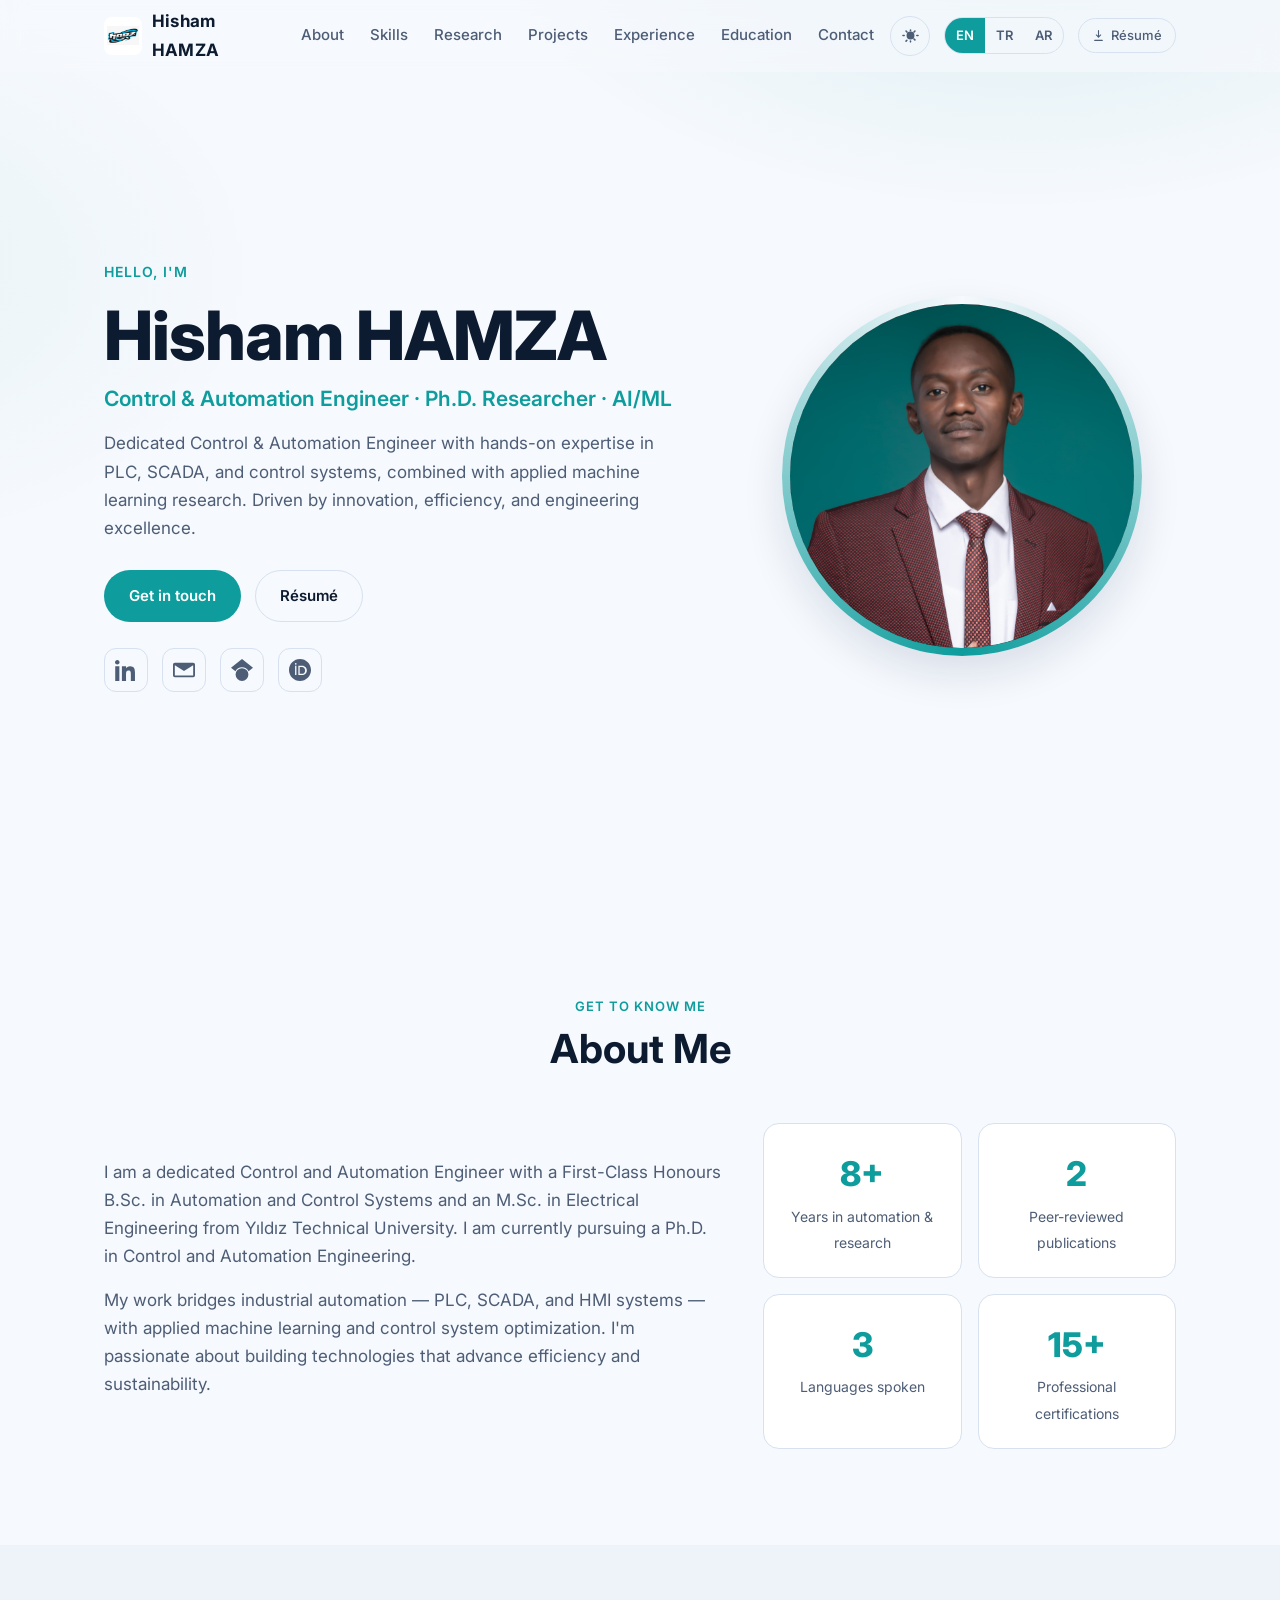
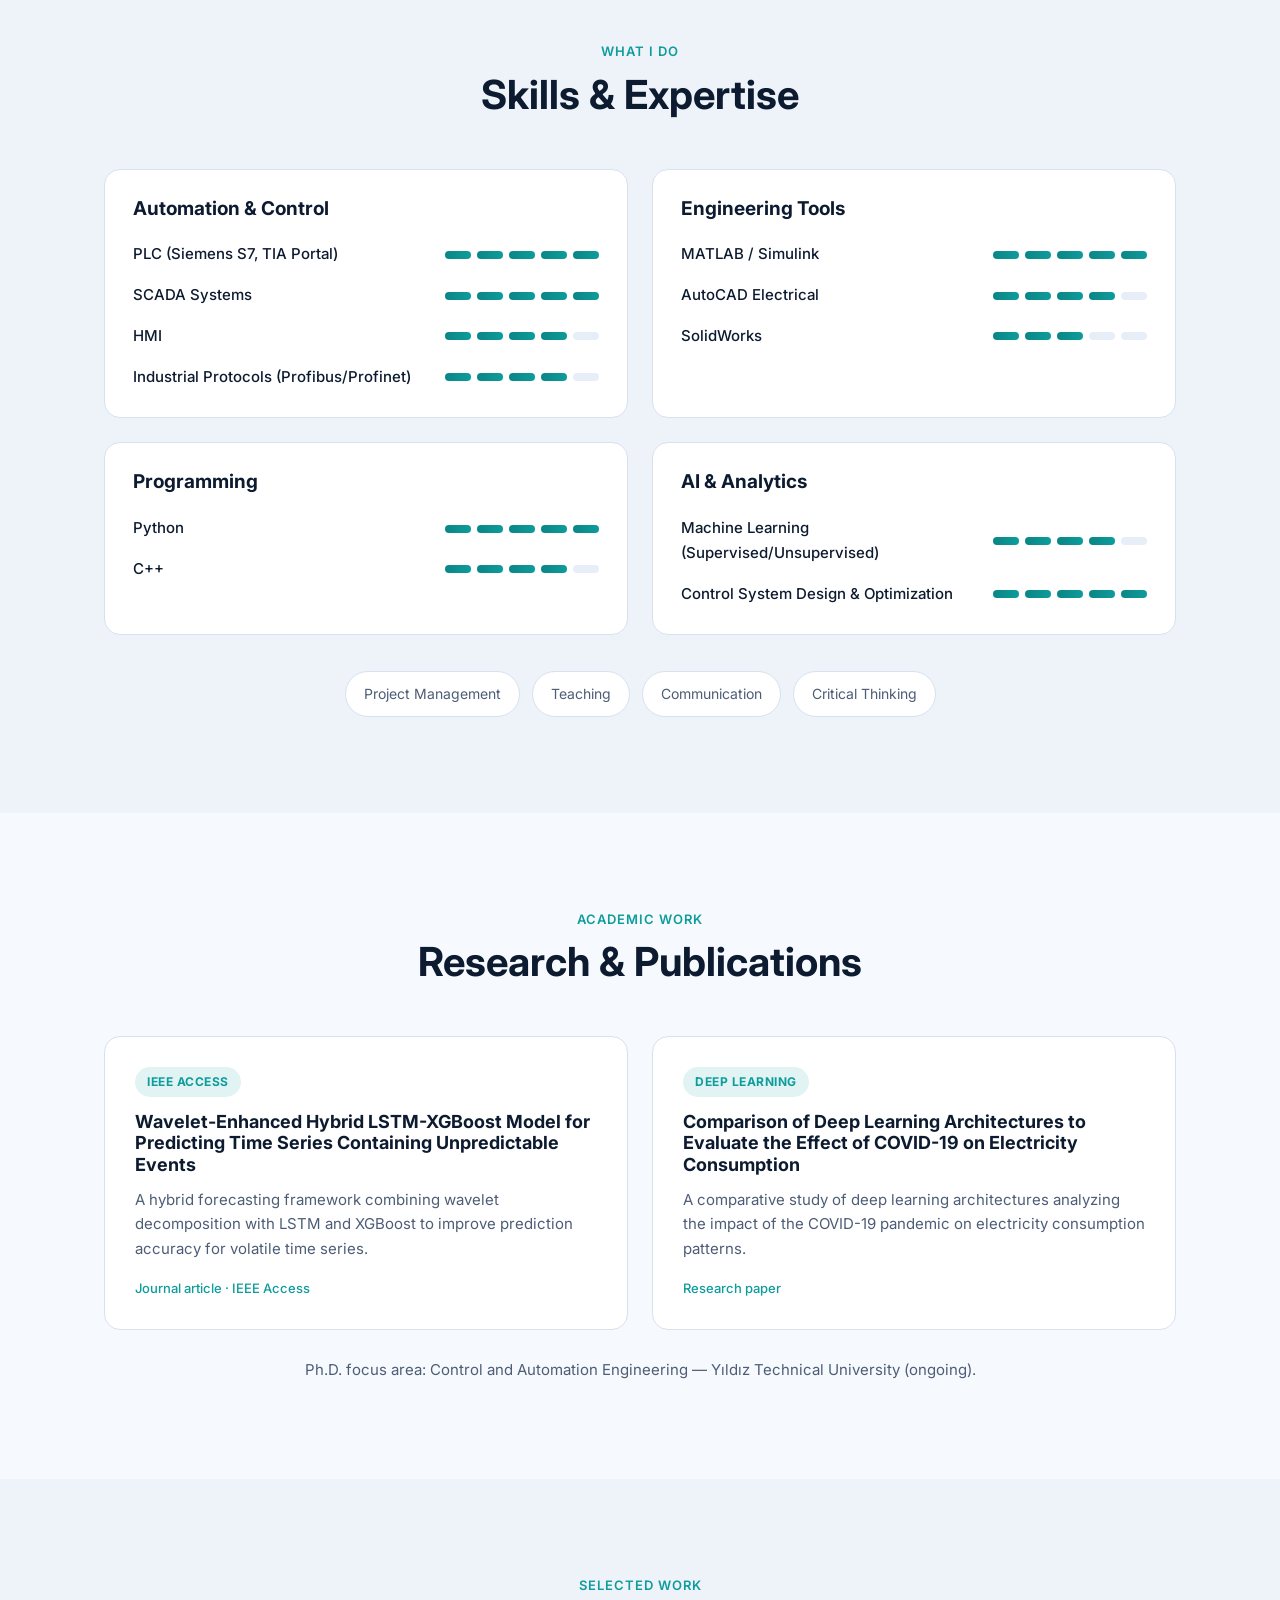
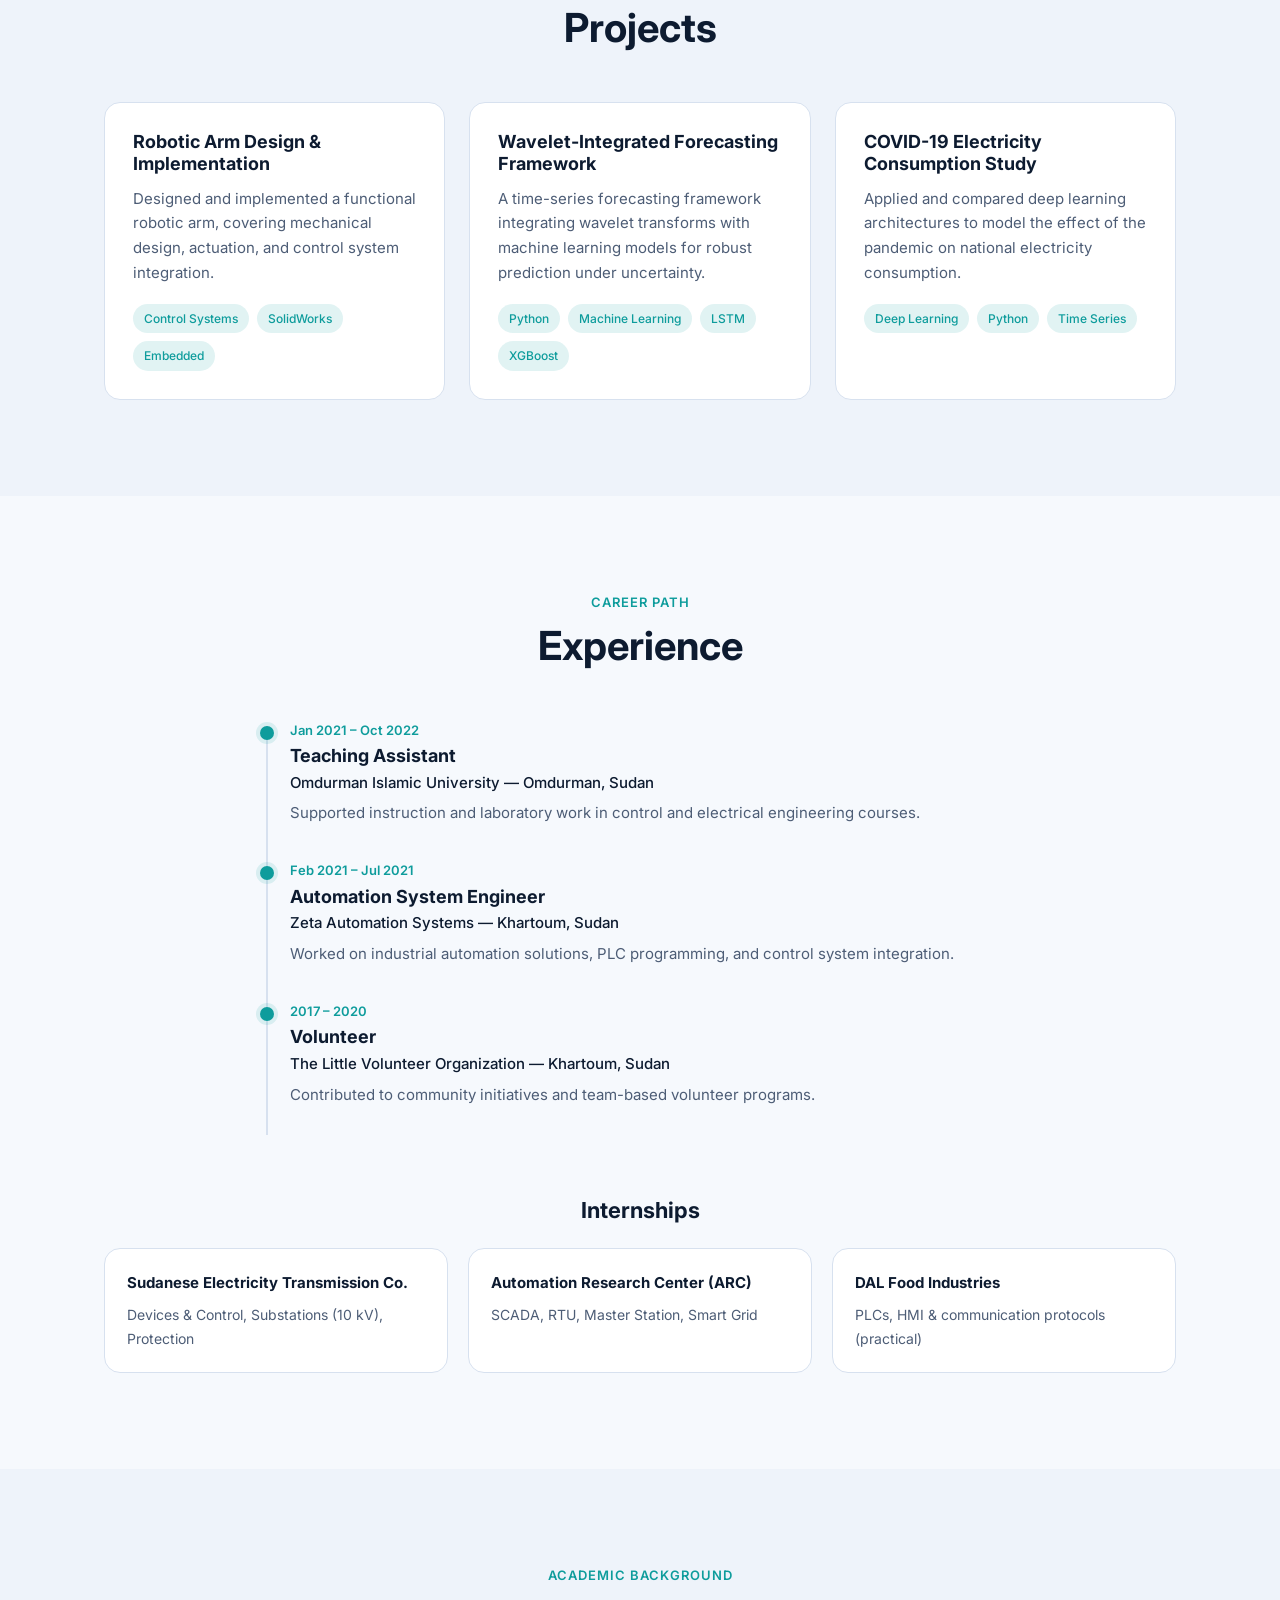
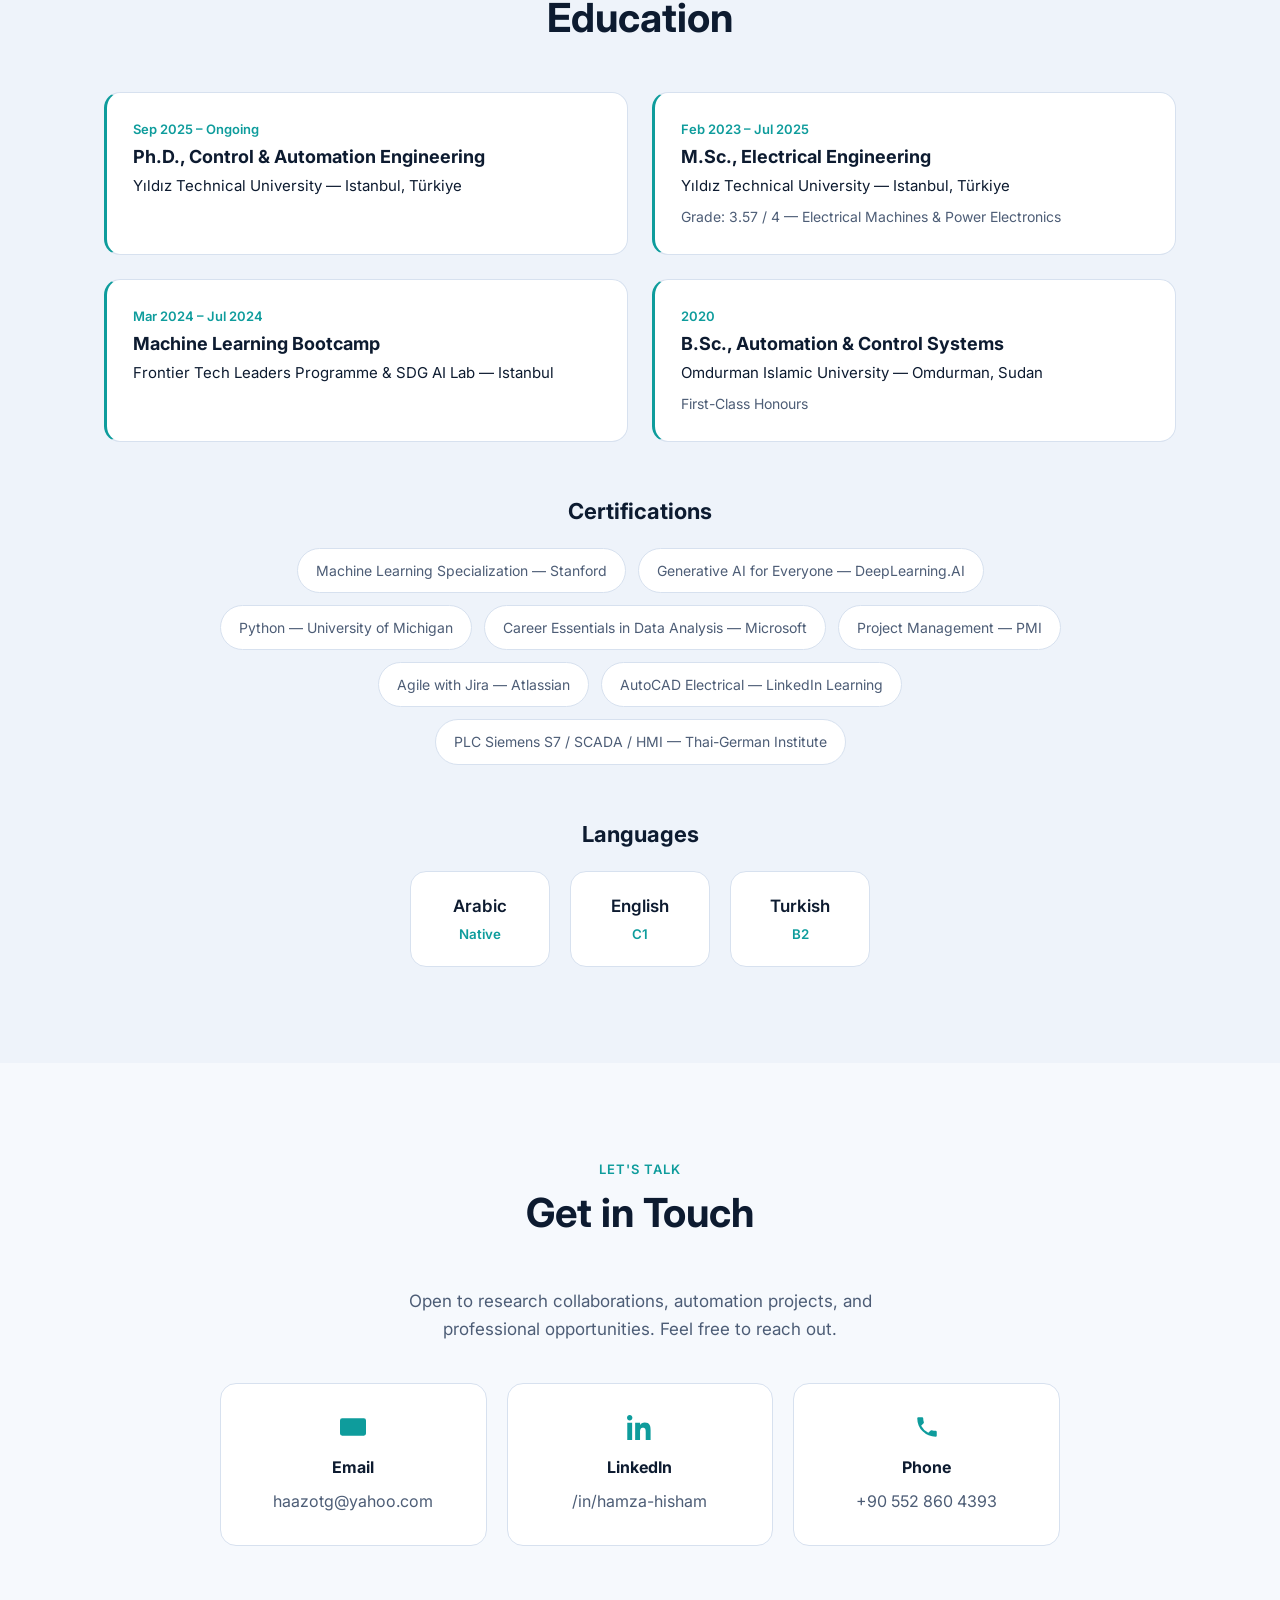
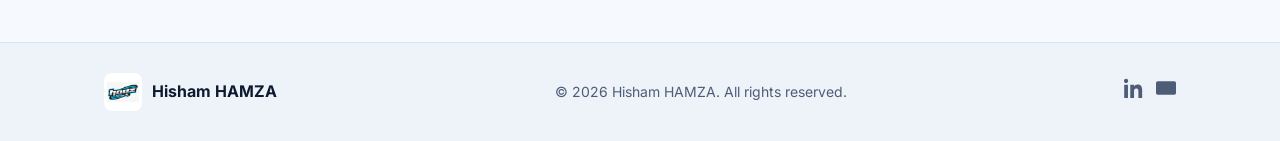
==== commit 34242850: "Rename CV buttons to Résumé and add Google Scholar + ORCID links Co-Authored-By: Claude Opus 4.8 (1M" ====
--- a/index.html
+++ b/index.html
@@ -3,12 +3,12 @@
 <head>
   <meta charset="UTF-8" />
   <meta name="viewport" content="width=device-width, initial-scale=1.0" />
-  <title>Hisham Hamza — Control &amp; Automation Engineer</title>
-  <meta name="description" content="Hisham Hamza — Control &amp; Automation Engineer, Ph.D. Researcher, and AI/ML practitioner. PLC, SCADA, HMI, MATLAB/Simulink, Machine Learning." />
-  <meta name="author" content="Hisham Hamza" />
+  <title>Hisham HAMZA — Control &amp; Automation Engineer</title>
+  <meta name="description" content="Hisham HAMZA — Control &amp; Automation Engineer, Ph.D. Researcher, and AI/ML practitioner. PLC, SCADA, HMI, MATLAB/Simulink, Machine Learning." />
+  <meta name="author" content="Hisham HAMZA" />
 
   <!-- Open Graph -->
-  <meta property="og:title" content="Hisham Hamza — Control &amp; Automation Engineer" />
+  <meta property="og:title" content="Hisham HAMZA — Control &amp; Automation Engineer" />
   <meta property="og:description" content="Ph.D. Researcher · Control &amp; Automation Engineer · AI/ML" />
   <meta property="og:type" content="website" />
   <meta property="og:image" content="assets/img/profile.jpeg" />
@@ -38,9 +38,9 @@
   <!-- ===================== NAVBAR ===================== -->
   <header class="navbar" id="navbar">
     <div class="container nav-inner">
-      <a href="#hero" class="brand" aria-label="Hisham Hamza — home">
+      <a href="#hero" class="brand" aria-label="Hisham HAMZA — home">
         <img src="assets/img/logo.jpeg" alt="Logo" class="brand-logo" />
-        <span class="brand-name">Hisham Hamza</span>
+        <span class="brand-name">Hisham HAMZA</span>
       </a>
 
       <nav class="nav-links" id="navLinks" aria-label="Main navigation">
@@ -63,7 +63,10 @@
           <button type="button" data-lang="tr" class="lang-btn">TR</button>
           <button type="button" data-lang="ar" class="lang-btn">AR</button>
         </div>
-        <a class="btn btn-sm btn-primary cv-btn" href="assets/img/Hisham-Hamza-CV.pdf" download data-i18n="nav.cv">Download CV</a>
+        <a class="nav-cv cv-btn" href="assets/img/Hisham-Hamza-CV.pdf" download>
+          <svg viewBox="0 0 24 24" width="13" height="13" fill="none" stroke="currentColor" stroke-width="2" stroke-linecap="round" stroke-linejoin="round" aria-hidden="true"><path d="M12 3v12m0 0l-4-4m4 4l4-4M5 21h14"/></svg>
+          <span data-i18n="nav.cv">Résumé</span>
+        </a>
         <button class="nav-toggle" id="navToggle" aria-label="Toggle menu" aria-expanded="false">
           <span></span><span></span><span></span>
         </button>
@@ -77,7 +80,7 @@
       <div class="container hero-inner">
         <div class="hero-text reveal">
           <p class="eyebrow" data-i18n="hero.greeting">Hello, I'm</p>
-          <h1 class="hero-name">Hisham Hamza</h1>
+          <h1 class="hero-name">Hisham HAMZA</h1>
           <h2 class="hero-role" data-i18n="hero.role">Control &amp; Automation Engineer · Ph.D. Researcher · AI/ML</h2>
           <p class="hero-desc" data-i18n="hero.desc">
             Dedicated Control &amp; Automation Engineer with hands-on expertise in PLC, SCADA, and
@@ -86,7 +89,7 @@
           </p>
           <div class="hero-cta">
             <a href="#contact" class="btn btn-primary" data-i18n="hero.contactBtn">Get in touch</a>
-            <a href="assets/img/Hisham-Hamza-CV.pdf" download class="btn btn-ghost" data-i18n="hero.cvBtn">Download CV</a>
+            <a href="assets/img/Hisham-Hamza-CV.pdf" download class="btn btn-ghost" data-i18n="hero.cvBtn">Résumé</a>
           </div>
           <div class="hero-social">
             <a href="https://www.linkedin.com/in/hamza-hisham" target="_blank" rel="noopener" aria-label="LinkedIn">
@@ -95,11 +98,17 @@
             <a href="mailto:haazotg@yahoo.com" aria-label="Email">
               <svg viewBox="0 0 24 24" width="22" height="22" fill="currentColor"><path d="M2 4h20a2 2 0 012 2v12a2 2 0 01-2 2H2a2 2 0 01-2-2V6a2 2 0 012-2zm10 7L2.5 5.5h19L12 11zm0 2.2L2 6.8V18h20V6.8l-10 6.4z"/></svg>
             </a>
+            <a href="https://scholar.google.com/citations?user=LaM3TTwAAAAJ&hl=en" target="_blank" rel="noopener" aria-label="Google Scholar">
+              <svg viewBox="0 0 24 24" width="22" height="22" fill="currentColor"><path d="M12 24a7 7 0 1 1 0-14 7 7 0 0 1 0 14zm0-24L0 9.5l4.838 3.94A8 8 0 0 1 12 9a8 8 0 0 1 7.162 4.44L24 9.5z"/></svg>
+            </a>
+            <a href="https://orcid.org/0009-0001-0729-3489" target="_blank" rel="noopener" aria-label="ORCID">
+              <svg viewBox="0 0 24 24" width="22" height="22" fill="currentColor"><path d="M12 0C5.372 0 0 5.372 0 12s5.372 12 12 12 12-5.372 12-12S18.628 0 12 0zM7.369 4.378c.525 0 .947.431.947.947 0 .525-.422.947-.947.947-.525 0-.946-.422-.946-.947 0-.516.421-.947.946-.947zm-.722 3.038h1.444v10.041H6.647V7.416zm3.562 0h3.9c3.712 0 5.344 2.653 5.344 5.025 0 2.578-2.016 5.025-5.325 5.025h-3.919V7.416zm1.444 1.303v7.444h2.297c2.359 0 3.588-1.444 3.588-3.722 0-2.297-1.453-3.722-3.588-3.722h-2.297z"/></svg>
+            </a>
           </div>
         </div>
         <div class="hero-photo reveal">
           <div class="photo-ring">
-            <img src="assets/img/profile.jpeg" alt="Hisham Hamza" />
+            <img src="assets/img/profile.jpeg" alt="Hisham HAMZA" />
           </div>
         </div>
       </div>
@@ -357,9 +366,9 @@
     <div class="container footer-inner">
       <div class="footer-brand">
         <img src="assets/img/logo.jpeg" alt="Logo" class="brand-logo" />
-        <span>Hisham Hamza</span>
-      </div>
-      <p class="footer-copy">© <span id="year"></span> Hisham Hamza. <span data-i18n="footer.rights">All rights reserved.</span></p>
+        <span>Hisham HAMZA</span>
+      </div>
+      <p class="footer-copy">© <span id="year"></span> Hisham HAMZA. <span data-i18n="footer.rights">All rights reserved.</span></p>
       <div class="footer-social">
         <a href="https://www.linkedin.com/in/hamza-hisham" target="_blank" rel="noopener" aria-label="LinkedIn">
           <svg viewBox="0 0 24 24" width="20" height="20" fill="currentColor"><path d="M4.98 3.5C4.98 4.88 3.87 6 2.49 6S0 4.88 0 3.5 1.12 1 2.5 1s2.48 1.12 2.48 2.5zM.25 8h4.5V24h-4.5V8zm7.5 0h4.31v2.19h.06c.6-1.13 2.07-2.32 4.26-2.32 4.56 0 5.4 3 5.4 6.9V24h-4.5v-7.32c0-1.75-.03-4-2.44-4-2.44 0-2.81 1.9-2.81 3.87V24h-4.5V8z"/></svg>
--- a/assets/css/styles.css
+++ b/assets/css/styles.css
@@ -121,6 +121,18 @@
 .lang-btn:hover { color: var(--text); }
 .lang-btn.active { background: var(--accent); color: var(--on-accent); }
 
+/* small, framed, elegant CV link in the navbar */
+.nav-cv {
+  display: inline-flex; align-items: center; gap: 6px;
+  font-size: 13px; font-weight: 500; color: var(--muted);
+  padding: 6px 13px; border-radius: 999px;
+  border: 1px solid var(--border); background: transparent;
+  transition: color .2s ease, border-color .2s ease, background .2s ease;
+}
+.nav-cv svg { flex-shrink: 0; transition: transform .25s ease; }
+.nav-cv:hover { color: var(--accent); border-color: var(--accent); background: var(--accent-soft); }
+.nav-cv:hover svg { transform: translateY(2px); }
+
 /* theme (dark/light) toggle */
 .theme-toggle {
   width: 40px; height: 40px; flex-shrink: 0;
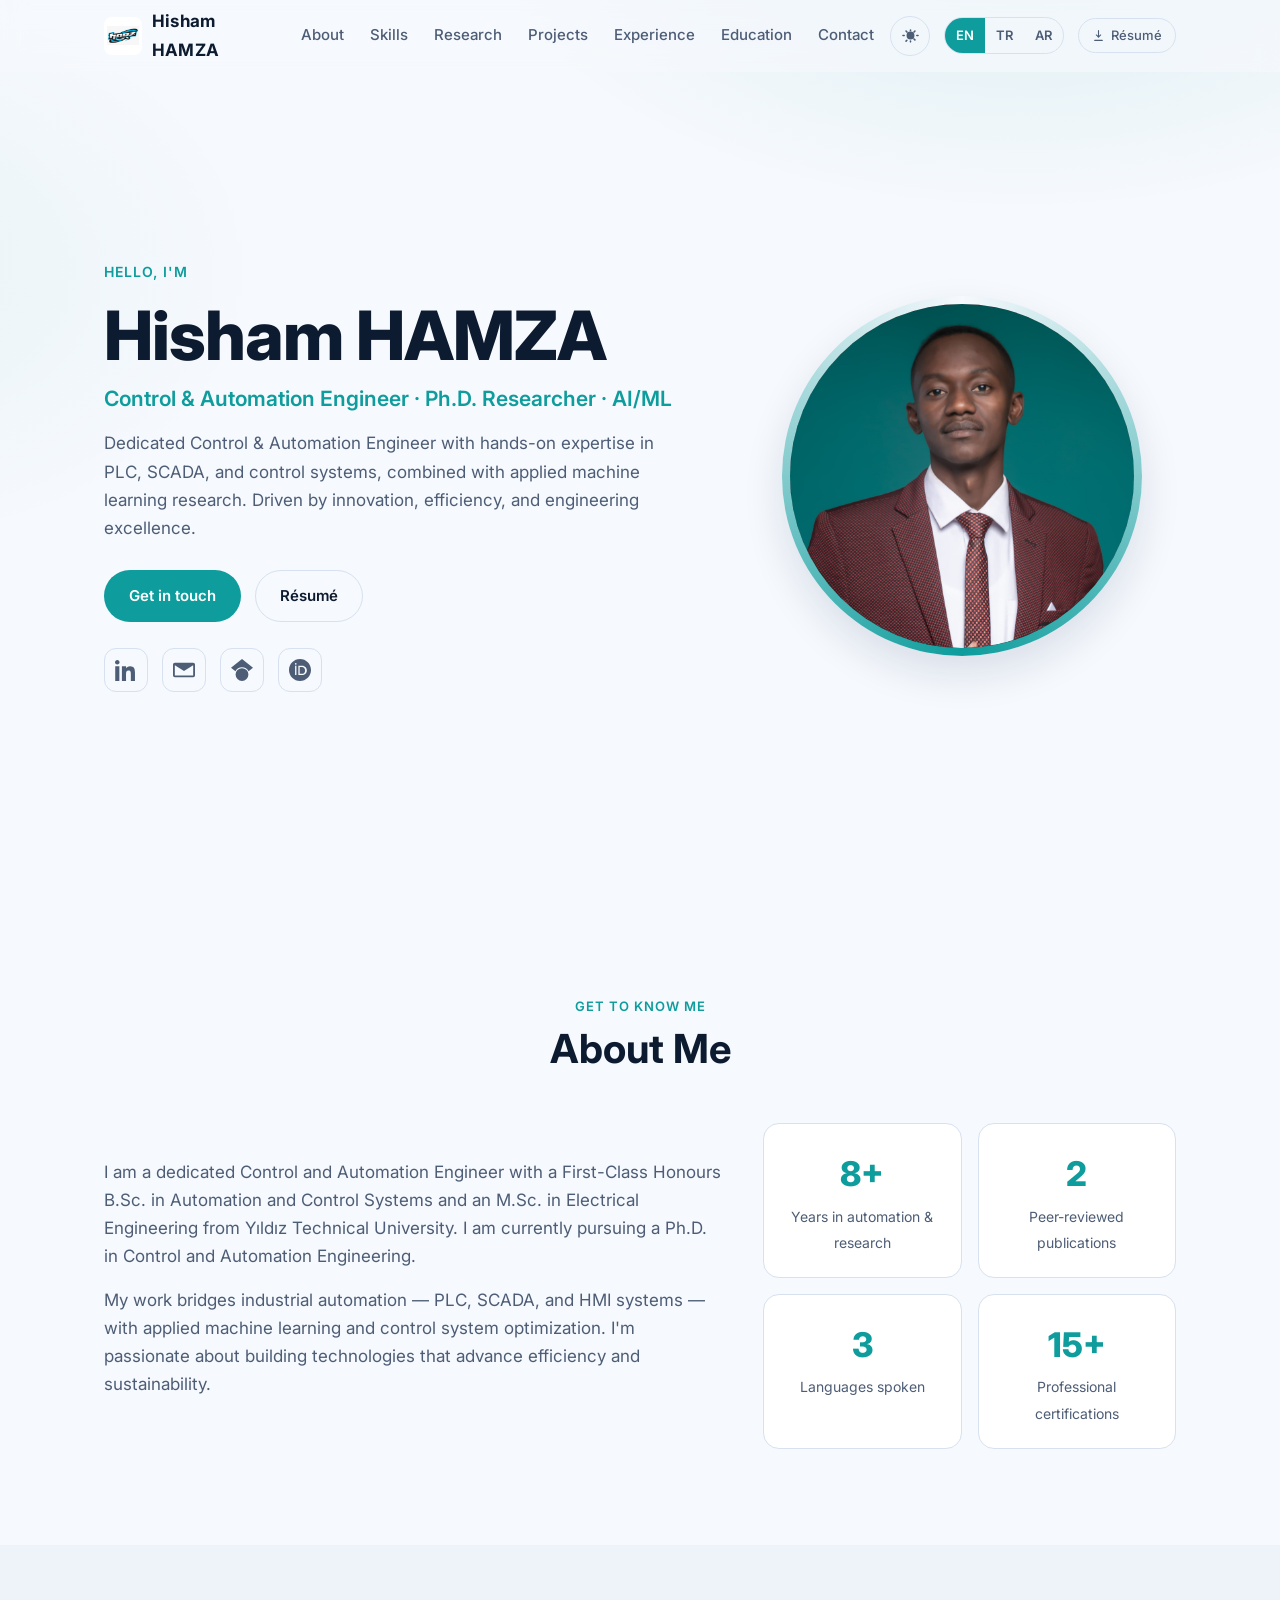
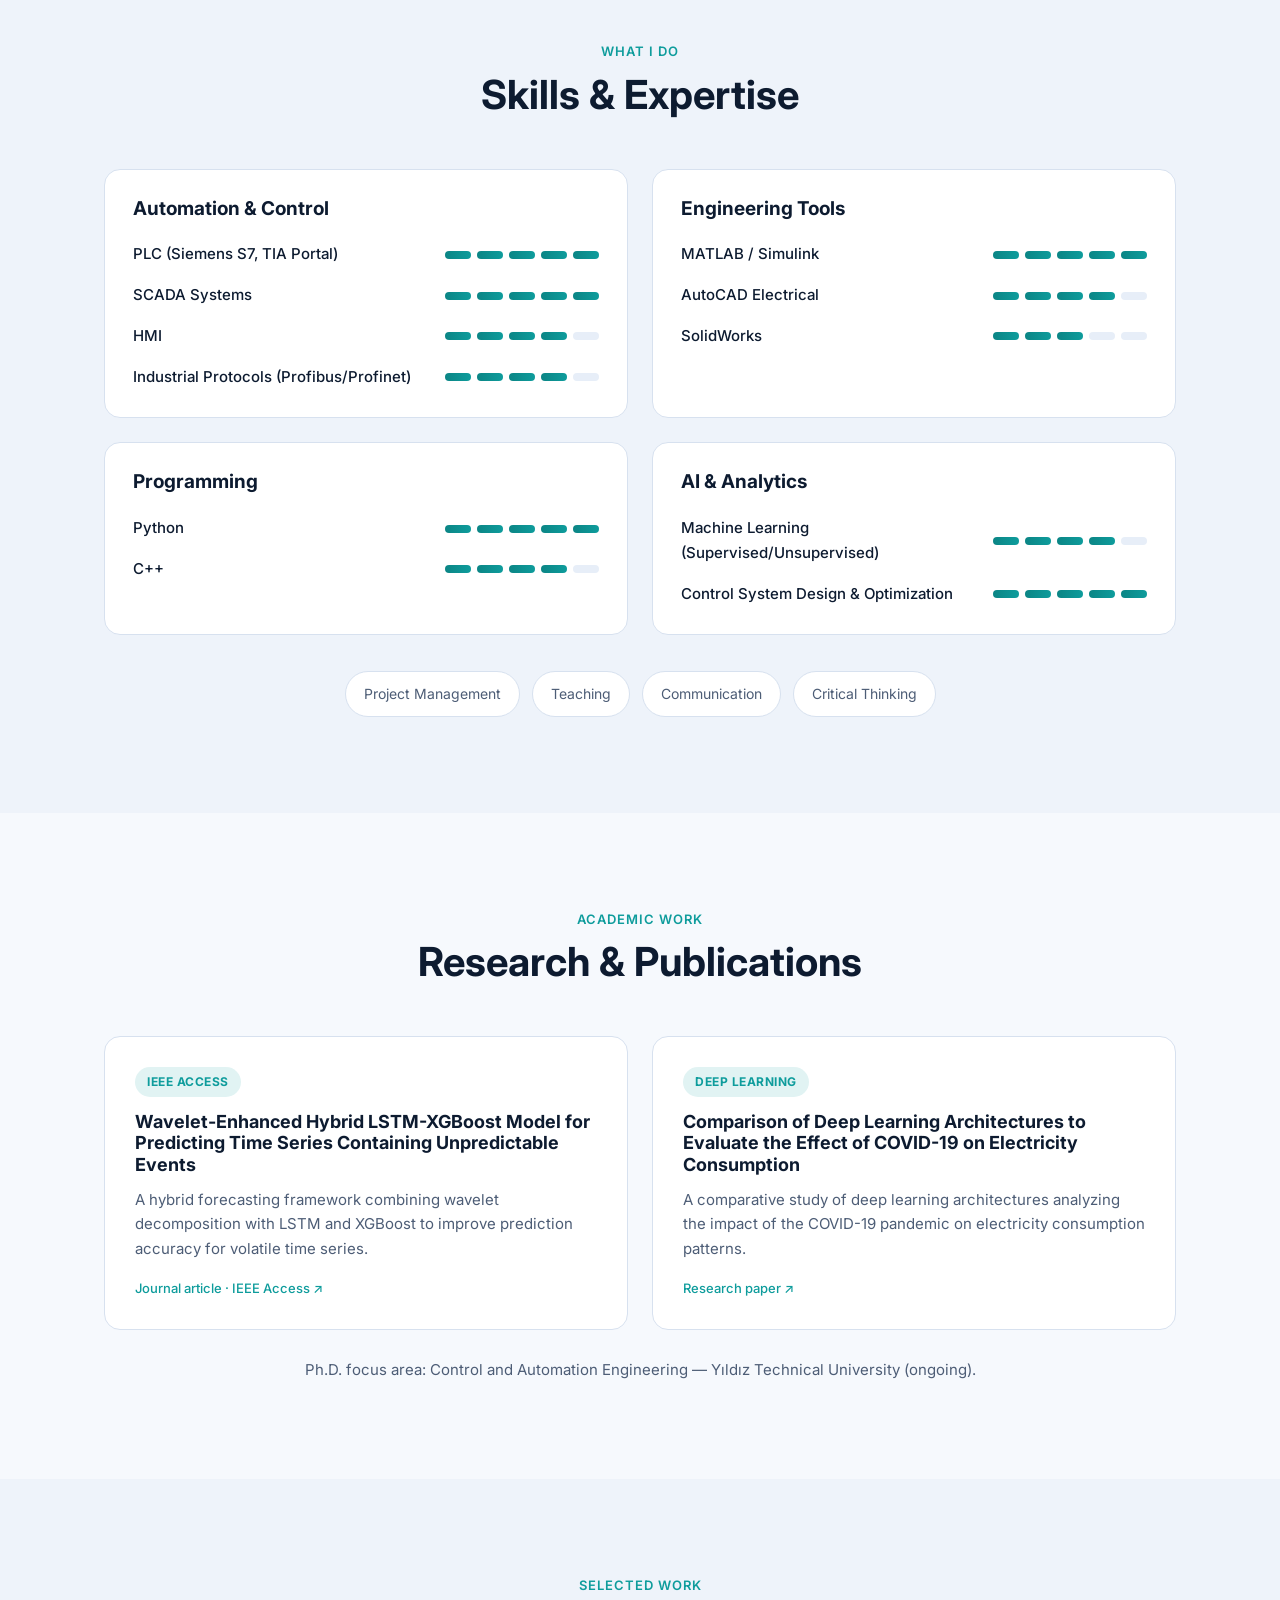
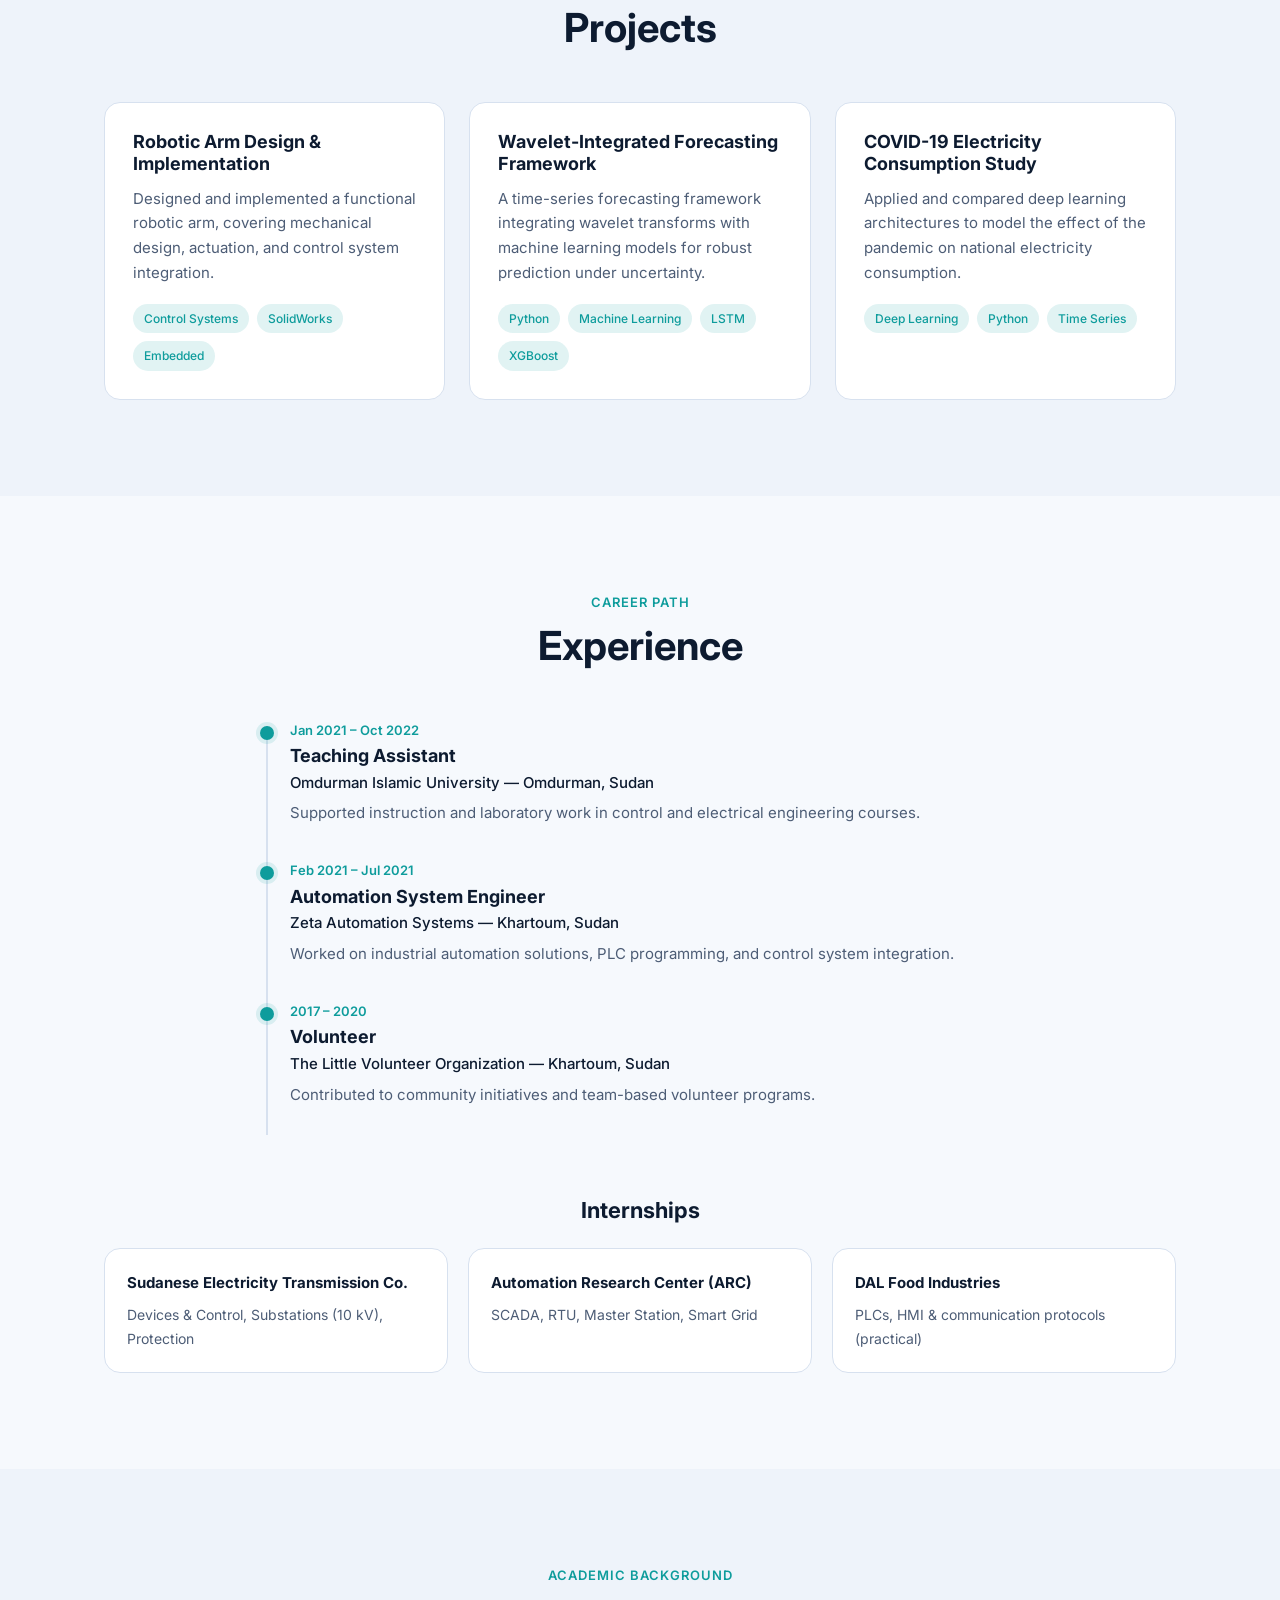
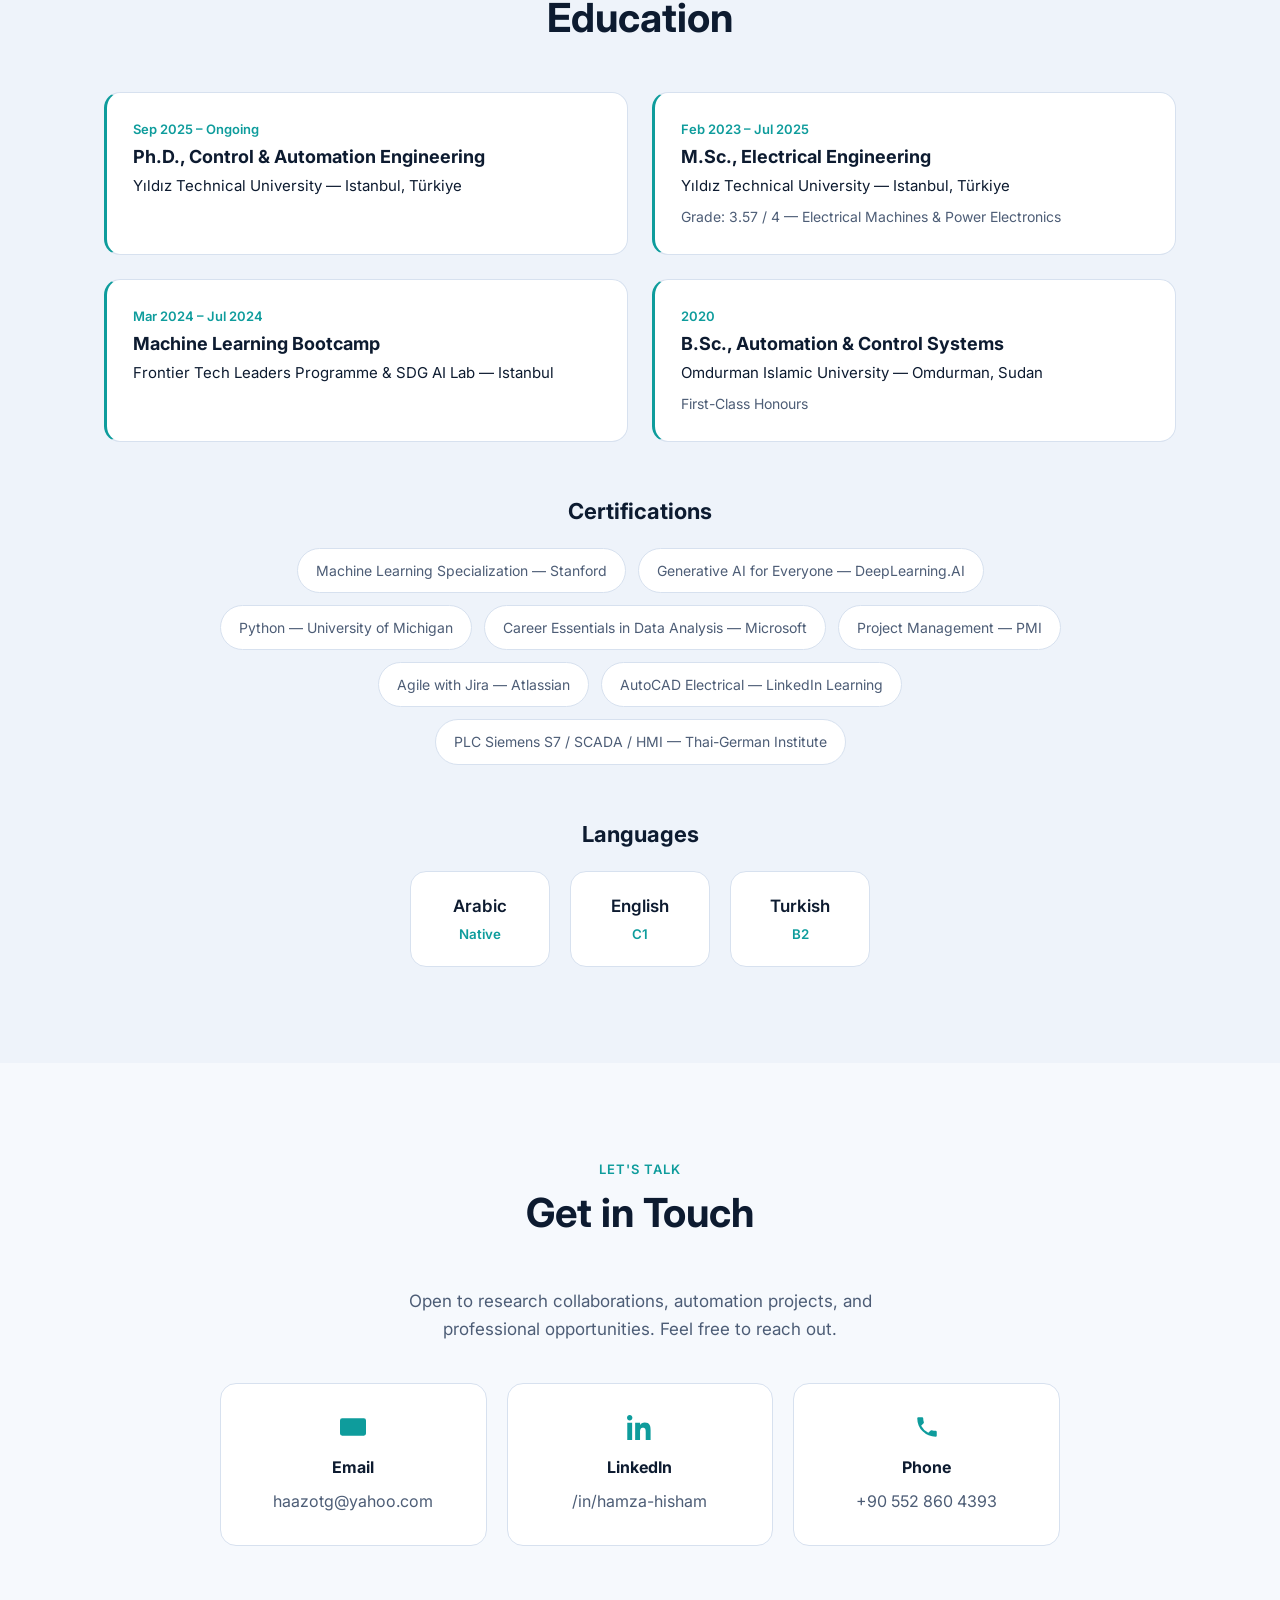
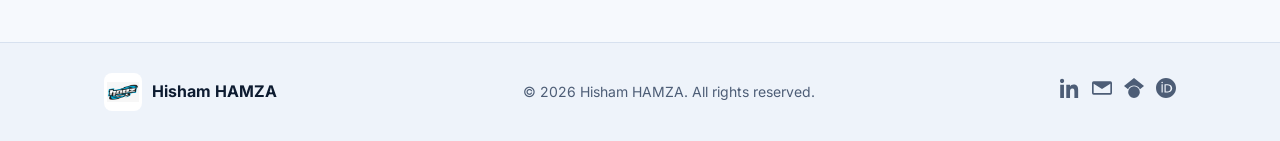
==== commit 8734acfa: "Add admin content manager + data-driven sections Move publications, projects, experience, internship" ====
--- a/index.html
+++ b/index.html
@@ -193,20 +193,8 @@
       <div class="container">
         <p class="section-eyebrow" data-i18n="research.eyebrow">Academic work</p>
         <h2 class="section-title" data-i18n="research.title">Research &amp; Publications</h2>
-        <div class="pub-list">
-          <article class="pub-card reveal">
-            <div class="pub-tag">IEEE Access</div>
-            <h3 data-i18n="research.pub1.title">Wavelet-Enhanced Hybrid LSTM-XGBoost Model for Predicting Time Series Containing Unpredictable Events</h3>
-            <p data-i18n="research.pub1.desc">A hybrid forecasting framework combining wavelet decomposition with LSTM and XGBoost to improve prediction accuracy for volatile time series.</p>
-            <div class="pub-meta"><span data-i18n="research.journal">Journal article</span> · IEEE Access</div>
-          </article>
-          <article class="pub-card reveal">
-            <div class="pub-tag" data-i18n="research.tagConf">Deep Learning</div>
-            <h3 data-i18n="research.pub2.title">Comparison of Deep Learning Architectures to Evaluate the Effect of COVID-19 on Electricity Consumption</h3>
-            <p data-i18n="research.pub2.desc">A comparative study of deep learning architectures analyzing the impact of the COVID-19 pandemic on electricity consumption patterns.</p>
-            <div class="pub-meta"><span data-i18n="research.paper">Research paper</span></div>
-          </article>
-        </div>
+        <!-- Publication cards are rendered from assets/data/content.json by content.js -->
+        <div class="pub-list" id="pub-list"></div>
         <p class="muted-note" data-i18n="research.phd">Ph.D. focus area: Control and Automation Engineering — Yıldız Technical University (ongoing).</p>
       </div>
     </section>
@@ -216,23 +204,8 @@
       <div class="container">
         <p class="section-eyebrow" data-i18n="projects.eyebrow">Selected work</p>
         <h2 class="section-title" data-i18n="projects.title">Projects</h2>
-        <div class="proj-grid">
-          <article class="proj-card reveal">
-            <h3 data-i18n="projects.p1.title">Robotic Arm Design &amp; Implementation</h3>
-            <p data-i18n="projects.p1.desc">Designed and implemented a functional robotic arm, covering mechanical design, actuation, and control system integration.</p>
-            <div class="tags"><span>Control Systems</span><span>SolidWorks</span><span>Embedded</span></div>
-          </article>
-          <article class="proj-card reveal">
-            <h3 data-i18n="projects.p2.title">Wavelet-Integrated Forecasting Framework</h3>
-            <p data-i18n="projects.p2.desc">A time-series forecasting framework integrating wavelet transforms with machine learning models for robust prediction under uncertainty.</p>
-            <div class="tags"><span>Python</span><span>Machine Learning</span><span>LSTM</span><span>XGBoost</span></div>
-          </article>
-          <article class="proj-card reveal">
-            <h3 data-i18n="projects.p3.title">COVID-19 Electricity Consumption Study</h3>
-            <p data-i18n="projects.p3.desc">Applied and compared deep learning architectures to model the effect of the pandemic on national electricity consumption.</p>
-            <div class="tags"><span>Deep Learning</span><span>Python</span><span>Time Series</span></div>
-          </article>
-        </div>
+        <!-- Project cards are rendered from assets/data/content.json by content.js -->
+        <div class="proj-grid" id="proj-grid"></div>
       </div>
     </section>
 
@@ -241,42 +214,12 @@
       <div class="container">
         <p class="section-eyebrow" data-i18n="exp.eyebrow">Career path</p>
         <h2 class="section-title" data-i18n="exp.title">Experience</h2>
-        <div class="timeline">
-          <div class="tl-item reveal">
-            <div class="tl-dot"></div>
-            <div class="tl-content">
-              <div class="tl-date">Jan 2021 – Oct 2022</div>
-              <h3 data-i18n="exp.e1.role">Teaching Assistant</h3>
-              <div class="tl-org">Omdurman Islamic University — Omdurman, Sudan</div>
-              <p data-i18n="exp.e1.desc">Supported instruction and laboratory work in control and electrical engineering courses.</p>
-            </div>
-          </div>
-          <div class="tl-item reveal">
-            <div class="tl-dot"></div>
-            <div class="tl-content">
-              <div class="tl-date">Feb 2021 – Jul 2021</div>
-              <h3 data-i18n="exp.e2.role">Automation System Engineer</h3>
-              <div class="tl-org">Zeta Automation Systems — Khartoum, Sudan</div>
-              <p data-i18n="exp.e2.desc">Worked on industrial automation solutions, PLC programming, and control system integration.</p>
-            </div>
-          </div>
-          <div class="tl-item reveal">
-            <div class="tl-dot"></div>
-            <div class="tl-content">
-              <div class="tl-date">2017 – 2020</div>
-              <h3 data-i18n="exp.e3.role">Volunteer</h3>
-              <div class="tl-org">The Little Volunteer Organization — Khartoum, Sudan</div>
-              <p data-i18n="exp.e3.desc">Contributed to community initiatives and team-based volunteer programs.</p>
-            </div>
-          </div>
-        </div>
+        <!-- Timeline items are rendered from assets/data/content.json by content.js -->
+        <div class="timeline" id="timeline"></div>
 
         <h3 class="sub-title" data-i18n="exp.internships">Internships</h3>
-        <div class="intern-grid">
-          <div class="intern-card reveal"><strong>Sudanese Electricity Transmission Co.</strong><span data-i18n="exp.i1">Devices &amp; Control, Substations (10 kV), Protection</span></div>
-          <div class="intern-card reveal"><strong>Automation Research Center (ARC)</strong><span data-i18n="exp.i2">SCADA, RTU, Master Station, Smart Grid</span></div>
-          <div class="intern-card reveal"><strong>DAL Food Industries</strong><span data-i18n="exp.i3">PLCs, HMI &amp; communication protocols (practical)</span></div>
-        </div>
+        <!-- Internship cards are rendered from assets/data/content.json by content.js -->
+        <div class="intern-grid" id="intern-grid"></div>
       </div>
     </section>
 
@@ -285,30 +228,8 @@
       <div class="container">
         <p class="section-eyebrow" data-i18n="edu.eyebrow">Academic background</p>
         <h2 class="section-title" data-i18n="edu.title">Education</h2>
-        <div class="edu-grid">
-          <div class="edu-card reveal">
-            <div class="edu-date">Sep 2025 – Ongoing</div>
-            <h3 data-i18n="edu.d1.deg">Ph.D., Control &amp; Automation Engineering</h3>
-            <div class="edu-org">Yıldız Technical University — Istanbul, Türkiye</div>
-          </div>
-          <div class="edu-card reveal">
-            <div class="edu-date">Feb 2023 – Jul 2025</div>
-            <h3 data-i18n="edu.d2.deg">M.Sc., Electrical Engineering</h3>
-            <div class="edu-org">Yıldız Technical University — Istanbul, Türkiye</div>
-            <div class="edu-grade" data-i18n="edu.d2.grade">Grade: 3.57 / 4 — Electrical Machines &amp; Power Electronics</div>
-          </div>
-          <div class="edu-card reveal">
-            <div class="edu-date">Mar 2024 – Jul 2024</div>
-            <h3 data-i18n="edu.d3.deg">Machine Learning Bootcamp</h3>
-            <div class="edu-org">Frontier Tech Leaders Programme &amp; SDG AI Lab — Istanbul</div>
-          </div>
-          <div class="edu-card reveal">
-            <div class="edu-date">2020</div>
-            <h3 data-i18n="edu.d4.deg">B.Sc., Automation &amp; Control Systems</h3>
-            <div class="edu-org">Omdurman Islamic University — Omdurman, Sudan</div>
-            <div class="edu-grade" data-i18n="edu.d4.grade">First-Class Honours</div>
-          </div>
-        </div>
+        <!-- Education cards are rendered from assets/data/content.json by content.js -->
+        <div class="edu-grid" id="edu-grid"></div>
 
         <h3 class="sub-title" data-i18n="edu.certs">Certifications</h3>
         <div class="cert-cloud reveal">
@@ -374,12 +295,19 @@
           <svg viewBox="0 0 24 24" width="20" height="20" fill="currentColor"><path d="M4.98 3.5C4.98 4.88 3.87 6 2.49 6S0 4.88 0 3.5 1.12 1 2.5 1s2.48 1.12 2.48 2.5zM.25 8h4.5V24h-4.5V8zm7.5 0h4.31v2.19h.06c.6-1.13 2.07-2.32 4.26-2.32 4.56 0 5.4 3 5.4 6.9V24h-4.5v-7.32c0-1.75-.03-4-2.44-4-2.44 0-2.81 1.9-2.81 3.87V24h-4.5V8z"/></svg>
         </a>
         <a href="mailto:haazotg@yahoo.com" aria-label="Email">
-          <svg viewBox="0 0 24 24" width="20" height="20" fill="currentColor"><path d="M2 4h20a2 2 0 012 2v12a2 2 0 01-2 2H2a2 2 0 01-2-2V6a2 2 0 012-2zm10 7L2.5 5.5h19L12 11z"/></svg>
+          <svg viewBox="0 0 24 24" width="20" height="20" fill="currentColor"><path d="M2 4h20a2 2 0 012 2v12a2 2 0 01-2 2H2a2 2 0 01-2-2V6a2 2 0 012-2zm10 7L2.5 5.5h19L12 11zm0 2.2L2 6.8V18h20V6.8l-10 6.4z"/></svg>
+        </a>
+        <a href="https://scholar.google.com/citations?user=LaM3TTwAAAAJ&hl=en" target="_blank" rel="noopener" aria-label="Google Scholar">
+          <svg viewBox="0 0 24 24" width="20" height="20" fill="currentColor"><path d="M12 24a7 7 0 1 1 0-14 7 7 0 0 1 0 14zm0-24L0 9.5l4.838 3.94A8 8 0 0 1 12 9a8 8 0 0 1 7.162 4.44L24 9.5z"/></svg>
+        </a>
+        <a href="https://orcid.org/0009-0001-0729-3489" target="_blank" rel="noopener" aria-label="ORCID">
+          <svg viewBox="0 0 24 24" width="20" height="20" fill="currentColor"><path d="M12 0C5.372 0 0 5.372 0 12s5.372 12 12 12 12-5.372 12-12S18.628 0 12 0zM7.369 4.378c.525 0 .947.431.947.947 0 .525-.422.947-.947.947-.525 0-.946-.422-.946-.947 0-.516.421-.947.946-.947zm-.722 3.038h1.444v10.041H6.647V7.416zm3.562 0h3.9c3.712 0 5.344 2.653 5.344 5.025 0 2.578-2.016 5.025-5.325 5.025h-3.919V7.416zm1.444 1.303v7.444h2.297c2.359 0 3.588-1.444 3.588-3.722 0-2.297-1.453-3.722-3.588-3.722h-2.297z"/></svg>
         </a>
       </div>
     </div>
   </footer>
 
+  <script src="assets/js/content.js"></script>
   <script src="assets/js/i18n.js"></script>
   <script src="assets/js/main.js"></script>
 </body>
